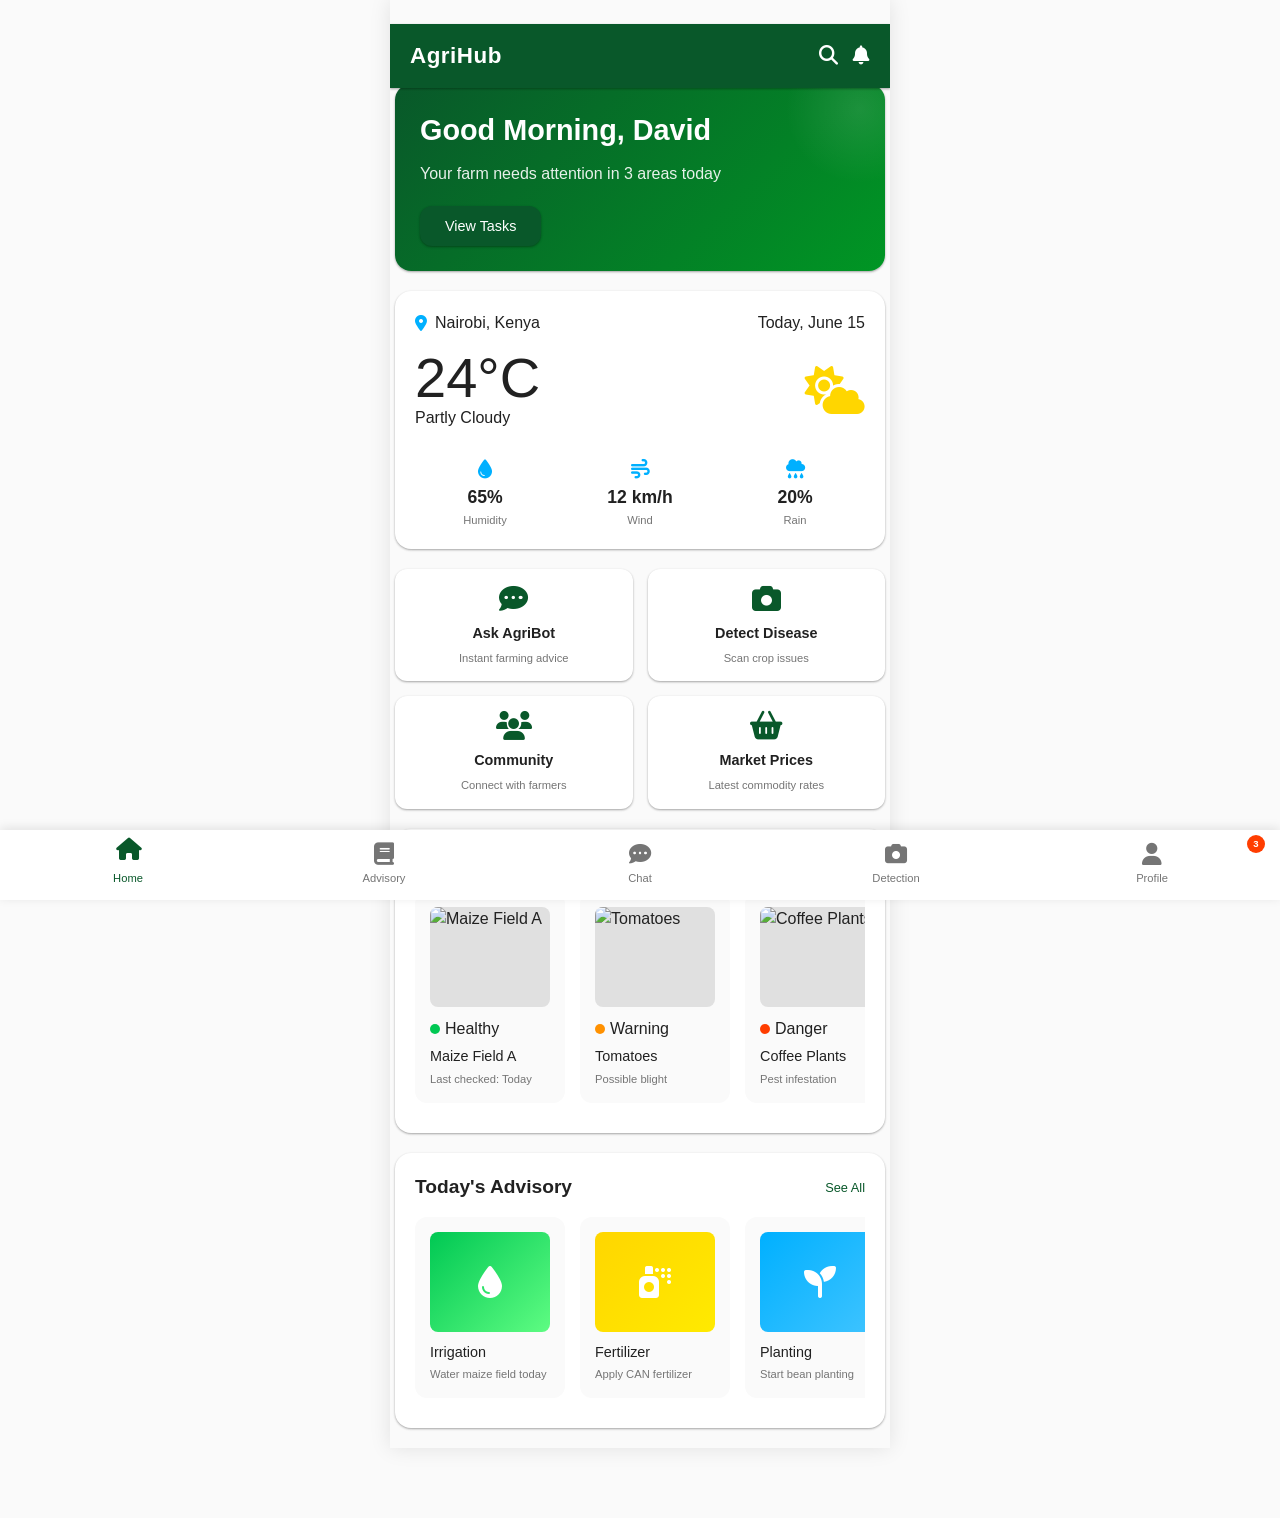
==== index.html @ c4903758 "Html" ====
<!DOCTYPE html>
<html lang="en">
<head>
    <meta charset="UTF-8">
    <meta name="viewport" content="width=device-width, initial-scale=1.0">
    <title>AgriHub Ultra</title>
    <link rel="stylesheet" href="https://cdnjs.cloudflare.com/ajax/libs/font-awesome/6.4.0/css/all.min.css">
    <style>
        /* Modern Color Scheme */
        :root {
            /* Light Mode */
            --primary: #09582a; /* Vibrant green */
            --primary-dark: #009624;
            --primary-light: #0e5b20;
            --secondary: #00B0FF; /* Bright blue */
            --accent: #FFD600; /* Golden yellow */
            --text: #212121;
            --text-secondary: #757575;
            --background: #FAFAFA;
            --surface: #FFFFFF;
            --error: #FF3D00;
            --success: #00C853;
            --warning: #FF9100;
            --divider: #E0E0E0;
            --shadow: 0 1px 3px rgba(0,0,0,0.12), 0 1px 2px rgba(0,0,0,0.24);
            --shadow-hover: 0 14px 28px rgba(0,0,0,0.12), 0 10px 10px rgba(0,0,0,0.10);
            --card-radius: 16px;
            --element-radius: 12px;
            --nav-height: 70px;
            --status-bar-height: 24px;
            --safe-area-top: env(safe-area-inset-top, 0px);
            --safe-area-bottom: env(safe-area-inset-bottom, 0px);
        }



        * {
            margin: 0;
            padding: 0;
            box-sizing: border-box;
            -webkit-tap-highlight-color: transparent;
        }

        html {
            font-size: 16px;
            scroll-behavior: smooth;
            -webkit-text-size-adjust: 100%;
        }

        body {
            font-family: -apple-system, BlinkMacSystemFont, 'Segoe UI', Roboto, Oxygen, Ubuntu, Cantarell, 'Open Sans', 'Helvetica Neue', sans-serif;
            background-color: var(--background);
            color: var(--text);
            line-height: 1.5;
            overscroll-behavior-y: contain;
            padding-bottom: calc(var(--nav-height) + var(--safe-area-bottom));
            min-height: 100vh;
        }

        /* App Container */
        .app-container {
            max-width: 500px;
            margin: 0 auto;
            position: relative;
            background-color: var(--background);
            min-height: 100vh;
            box-shadow: 0 0 20px rgba(0,0,0,0.1);
            overflow-x: hidden;
        }

        /* Header */
        .app-header {
            position: sticky;
            top: var(--status-bar-height);
            left: 0;
            width: 100%;
            background-color: var(--primary);
            color: white;
            padding: 15px 20px;
            z-index: 900;
            display: flex;
            justify-content: space-between;
            align-items: center;
            box-shadow: var(--shadow);
        }

        .header-title {
            font-size: 1.4rem;
            font-weight: 600;
            letter-spacing: 0.5px;
        }

        .header-actions {
            display: flex;
            gap: 15px;
        }

        .header-icon {
            font-size: 1.2rem;
            cursor: pointer;
        }

        /* Bottom Navigation */
        .bottom-nav {
            position: fixed;
            bottom: 0;
            left: 0;
            width: 100%;
            height: var(--nav-height);
            background-color: var(--surface);
            display: flex;
            justify-content: space-around;
            align-items: center;
            padding-bottom: var(--safe-area-bottom);
            box-shadow: 0 -2px 10px rgba(0,0,0,0.1);
            z-index: 800;
        }

        .nav-item {
            display: flex;
            flex-direction: column;
            align-items: center;
            justify-content: center;
            text-decoration: none;
            color: var(--text-secondary);
            font-size: 0.7rem;
            flex: 1;
            height: 100%;
            transition: all 0.2s ease;
        }

        .nav-item i {
            font-size: 1.4rem;
            margin-bottom: 4px;
            transition: all 0.2s ease;
        }

        .nav-item.active {
            color: var(--primary);
        }

        .nav-item.active i {
            transform: translateY(-5px);
        }

        .nav-item-badge {
            position: absolute;
            top: 5px;
            right: 15px;
            background-color: var(--error);
            color: white;
            border-radius: 50%;
            width: 18px;
            height: 18px;
            display: flex;
            align-items: center;
            justify-content: center;
            font-size: 0.6rem;
            font-weight: bold;
        }

        /* Page System */
        .page {
            padding:0 5px;
            display: none;
            animation: fadeIn 0.3s ease-out;
        }

        .page.active {
            display: block;
        }

        @keyframes fadeIn {
            from { opacity: 0; transform: translateY(10px); }
            to { opacity: 1; transform: translateY(0); }
        }

        /* Home Page - Stunning Design */
        #home {
            padding-top: 20px;
        }

        .welcome-card {
            padding: 70px;
            background: linear-gradient(135deg, var(--primary), var(--primary-dark));
            color: white;
            border-radius: var(--card-radius);
            padding: 25px;
            margin-bottom: 20px;
            box-shadow: var(--shadow);
            position: relative;
            overflow: hidden;
        }

        .welcome-card::before {
            content: '';
            position: absolute;
            top: -50px;
            right: -50px;
            width: 150px;
            height: 150px;
            background: radial-gradient(circle, rgba(255,255,255,0.1) 0%, rgba(255,255,255,0) 70%);
            border-radius: 50%;
        }

        .welcome-card h2 {
            font-size: 1.8rem;
            margin-bottom: 10px;
            font-weight: 600;
        }

        .welcome-card p {
            opacity: 0.9;
            margin-bottom: 20px;
        }

        .weather-widget {
            background-color: var(--surface);
            border-radius: var(--card-radius);
            padding: 20px;
            margin-bottom: 20px;
            box-shadow: var(--shadow);
            display: flex;
            flex-direction: column;
        }

        .weather-header {
            display: flex;
            justify-content: space-between;
            align-items: center;
            margin-bottom: 15px;
        }

        .weather-location {
            display: flex;
            align-items: center;
            gap: 8px;
        }

        .weather-location i {
            color: var(--secondary);
        }

        .weather-current {
            display: flex;
            align-items: center;
            justify-content: space-between;
            margin-bottom: 15px;
        }

        .weather-temp {
            font-size: 3.5rem;
            font-weight: 300;
            line-height: 1;
        }

        .weather-icon {
            font-size: 3rem;
            color: var(--accent);
        }

        .weather-details {
            display: grid;
            grid-template-columns: repeat(3, 1fr);
            gap: 15px;
            margin-top: 15px;
        }

        .weather-detail {
            display: flex;
            flex-direction: column;
            align-items: center;
        }

        .weather-detail i {
            font-size: 1.2rem;
            margin-bottom: 5px;
            color: var(--secondary);
        }

        .weather-detail-value {
            font-weight: 600;
            font-size: 1.1rem;
        }

        .weather-detail-label {
            font-size: 0.7rem;
            color: var(--text-secondary);
            margin-top: 2px;
        }

        .quick-actions {
            display: grid;
            grid-template-columns: repeat(2, 1fr);
            gap: 15px;
            margin-bottom: 20px;
        }

        .quick-action {
            background-color: var(--surface);
            border-radius: var(--element-radius);
            padding: 15px;
            display: flex;
            flex-direction: column;
            align-items: center;
            justify-content: center;
            text-align: center;
            box-shadow: var(--shadow);
            transition: all 0.2s ease;
        }

        .quick-action:active {
            transform: scale(0.98);
            box-shadow: 0 2px 5px rgba(0,0,0,0.1);
        }

        .quick-action i {
            font-size: 1.8rem;
            margin-bottom: 10px;
            color: var(--primary);
        }

        .quick-action h3 {
            font-size: 0.9rem;
            margin-bottom: 5px;
        }

        .quick-action p {
            font-size: 0.7rem;
            color: var(--text-secondary);
        }

        .crop-health {
            background-color: var(--surface);
            border-radius: var(--card-radius);
            padding: 20px;
            margin-bottom: 20px;
            box-shadow: var(--shadow);
        }

        .section-header {
            display: flex;
            justify-content: space-between;
            align-items: center;
            margin-bottom: 15px;
        }

        .section-title {
            font-size: 1.2rem;
            font-weight: 600;
        }

        .see-all {
            font-size: 0.8rem;
            color: var(--primary);
            text-decoration: none;
        }

        .health-cards {
            display: flex;
            gap: 15px;
            overflow-x: auto;
            padding-bottom: 10px;
            scrollbar-width: none; /* Firefox */
        }

        .health-cards::-webkit-scrollbar {
            display: none; /* Chrome/Safari */
        }

        .health-card {
            min-width: 150px;
            background-color: var(--background);
            border-radius: var(--element-radius);
            padding: 15px;
            display: flex;
            flex-direction: column;
        }

        .health-card-image {
            width: 100%;
            height: 100px;
            background-color: var(--divider);
            border-radius: 8px;
            margin-bottom: 10px;
            overflow: hidden;
        }

        .health-card-image img {
            width: 100%;
            height: 100%;
            object-fit: cover;
        }

        .health-card-status {
            display: flex;
            align-items: center;
            margin-bottom: 5px;
        }

        .status-indicator {
            width: 10px;
            height: 10px;
            border-radius: 50%;
            margin-right: 5px;
        }

        .status-indicator.healthy {
            background-color: var(--success);
        }

        .status-indicator.warning {
            background-color: var(--warning);
        }

        .status-indicator.danger {
            background-color: var(--error);
        }

        .health-card-title {
            font-size: 0.9rem;
            font-weight: 500;
            margin-bottom: 3px;
        }

        .health-card-desc {
            font-size: 0.7rem;
            color: var(--text-secondary);
        }

        /* Advisory Page */
        .advisory-tabs {
            display: flex;
            border-bottom: 1px solid var(--divider);
            margin-bottom: 20px;
        }

        .advisory-tab {
            padding: 10px 15px;
            font-size: 0.9rem;
            color: var(--text-secondary);
            border-bottom: 2px solid transparent;
            cursor: pointer;
        }

        .advisory-tab.active {
            color: var(--primary);
            border-bottom-color: var(--primary);
            font-weight: 500;
        }

        .search-bar {
            display: flex;
            background-color: var(--surface);
            border-radius: var(--element-radius);
            padding: 10px 15px;
            margin-bottom: 20px;
            box-shadow: var(--shadow);
        }

        .search-bar i {
            color: var(--text-secondary);
            margin-right: 10px;
        }

        .search-bar input {
            flex: 1;
            border: none;
            background: transparent;
            color: var(--text);
            font-size: 0.9rem;
        }

        .search-bar input::placeholder {
            color: var(--text-secondary);
        }

        .topic-cards {
            display: grid;
            grid-template-columns: repeat(2, 1fr);
            gap: 15px;
            margin-bottom: 20px;
        }

        .topic-card {
            background-color: var(--surface);
            border-radius: var(--element-radius);
            padding: 15px;
            box-shadow: var(--shadow);
            transition: all 0.2s ease;
        }

        .topic-card:active {
            transform: scale(0.98);
        }

        .topic-card i {
            font-size: 1.5rem;
            color: var(--primary);
            margin-bottom: 10px;
        }

        .topic-card h3 {
            font-size: 0.9rem;
            margin-bottom: 5px;
        }

        .topic-card p {
            font-size: 0.7rem;
            color: var(--text-secondary);
        }

        /* Chat Page - iPhone Messages Style */
        .chat-container {
            display: flex;
            flex-direction: column;
            height: calc(100vh - var(--nav-height) - var(--status-bar-height) - 60px);
            padding-bottom: 20px;
        }

        .chat-header {
            display: flex;
            align-items: center;
            padding: 15px 0;
            margin-bottom: 10px;
            border-bottom: 1px solid var(--divider);
        }

        .chat-back {
            margin-right: 15px;
            font-size: 1.2rem;
            color: var(--primary);
        }

        .chat-partner {
            display: flex;
            align-items: center;
            flex: 1;
        }

        .chat-avatar {
            width: 40px;
            height: 40px;
            border-radius: 50%;
            background-color: var(--primary);
            color: white;
            display: flex;
            align-items: center;
            justify-content: center;
            font-weight: bold;
            margin-right: 10px;
        }

        .chat-name {
            font-weight: 500;
        }

        .chat-status {
            font-size: 0.7rem;
            color: var(--text-secondary);
            margin-top: 2px;
        }

        .chat-messages {
            flex: 1;
            overflow-y: auto;
            padding: 10px 0;
            scrollbar-width: none;
        }

        .chat-messages::-webkit-scrollbar {
            display: none;
        }

        .message {
            display: flex;
            margin-bottom: 15px;
            animation: fadeIn 0.2s ease-out;
        }

        .message.received {
            justify-content: flex-start;
        }

        .message.sent {
            justify-content: flex-end;
        }

        .message-bubble {
            max-width: 75%;
            padding: 12px 15px;
            border-radius: 18px;
            line-height: 1.4;
            position: relative;
            word-wrap: break-word;
        }

        .message.received .message-bubble {
            background-color: var(--surface);
            border-bottom-left-radius: 4px;
            color: var(--text);
        }

        .message.sent .message-bubble {
            background-color: var(--primary);
            border-bottom-right-radius: 4px;
            color: white;
        }

        .message-time {
            font-size: 0.7rem;
            color: var(--text-secondary);
            margin-top: 5px;
            text-align: right;
        }

        .message.sent .message-time {
            color: rgba(255,255,255,0.7);
        }

        .chat-input-container {
            display: flex;
            align-items: center;
            background-color: var(--surface);
            border-radius: 20px;
            padding: 8px 15px;
            margin-top: 10px;
            box-shadow: var(--shadow);
        }

        .chat-input {
            flex: 1;
            border: none;
            background: transparent;
            color: var(--text);
            font-size: 0.9rem;
            padding: 8px 0;
            max-height: 120px;
            resize: none;
        }

        .chat-input::placeholder {
            color: var(--text-secondary);
        }

        .chat-send {
            margin-left: 10px;
            color: var(--primary);
            font-size: 1.2rem;
            cursor: pointer;
        }

        .chat-options {
            display: flex;
            justify-content: space-between;
            margin-top: 15px;
        }

        .chat-option {
            display: flex;
            align-items: center;
            color: var(--text-secondary);
            font-size: 0.8rem;
        }

        .chat-option i {
            margin-right: 5px;
        }

        /* Detection Page */
        .detection-container {
            display: flex;
            flex-direction: column;
            align-items: center;
            padding: 20px 0;
        }

        .upload-container {
            width: 100%;
            max-width: 400px;
            margin-bottom: 30px;
        }

        .upload-card {
            background-color: var(--surface);
            border-radius: var(--card-radius);
            padding: 25px;
            box-shadow: var(--shadow);
            text-align: center;
        }

        .upload-icon {
            font-size: 3rem;
            color: var(--primary);
            margin-bottom: 15px;
        }

        .upload-title {
            font-size: 1.2rem;
            margin-bottom: 10px;
        }

        .upload-desc {
            color: var(--text-secondary);
            margin-bottom: 20px;
            font-size: 0.9rem;
        }

        .upload-btn {
            background-color: var(--primary);
            color: white;
            border: none;
            border-radius: var(--element-radius);
            padding: 12px 25px;
            font-size: 0.9rem;
            font-weight: 500;
            cursor: pointer;
            transition: all 0.2s ease;
            box-shadow: var(--shadow);
        }

        .upload-btn:active {
            transform: scale(0.98);
            background-color: var(--primary-dark);
        }

        .preview-container {
            width: 100%;
            margin-top: 20px;
            display: none;
        }

        .preview-image {
            width: 100%;
            max-height: 300px;
            border-radius: var(--element-radius);
            object-fit: cover;
            box-shadow: var(--shadow);
        }

        .analyze-btn {
            margin-top: 20px;
            width: 100%;
        }

        .result-container {
            width: 100%;
            max-width: 400px;
            display: none;
        }

        .result-card {
            background-color: var(--surface);
            border-radius: var(--card-radius);
            padding: 20px;
            box-shadow: var(--shadow);
        }

        .result-header {
            display: flex;
            align-items: center;
            margin-bottom: 15px;
        }

        .result-icon {
            font-size: 1.5rem;
            color: var(--primary);
            margin-right: 10px;
        }

        .result-title {
            font-size: 1.1rem;
            font-weight: 500;
        }

        .result-item {
            margin-bottom: 15px;
            padding-bottom: 15px;
            border-bottom: 1px solid var(--divider);
        }

        .result-item:last-child {
            border-bottom: none;
            margin-bottom: 0;
            padding-bottom: 0;
        }

        .result-label {
            font-size: 0.8rem;
            color: var(--text-secondary);
            margin-bottom: 5px;
        }

        .result-value {
            font-size: 0.9rem;
        }

        .result-treatment {
            background-color: rgba(0, 200, 83, 0.1);
            border-left: 3px solid var(--success);
            padding: 10px;
            border-radius: 0 var(--element-radius) var(--element-radius) 0;
            margin-top: 10px;
        }

        .result-treatment p {
            font-size: 0.8rem;
            margin-bottom: 5px;
        }

        /* Profile Page */
        .profile-header {
            display: flex;
            flex-direction: column;
            align-items: center;
            margin-bottom: 30px;
        }

        .profile-avatar {
            width: 100px;
            height: 100px;
            border-radius: 50%;
            background-color: var(--primary);
            color: white;
            display: flex;
            align-items: center;
            justify-content: center;
            font-size: 2.5rem;
            font-weight: bold;
            margin-bottom: 15px;
            box-shadow: var(--shadow);
        }

        .profile-name {
            font-size: 1.3rem;
            font-weight: 500;
            margin-bottom: 5px;
        }

        .profile-location {
            display: flex;
            align-items: center;
            color: var(--text-secondary);
            font-size: 0.9rem;
        }

        .profile-location i {
            margin-right: 5px;
        }

        .profile-stats {
            display: grid;
            grid-template-columns: repeat(3, 1fr);
            gap: 15px;
            margin-bottom: 30px;
        }

        .profile-stat {
            background-color: var(--surface);
            border-radius: var(--element-radius);
            padding: 15px;
            text-align: center;
            box-shadow: var(--shadow);
        }

        .profile-stat-value {
            font-size: 1.3rem;
            font-weight: 600;
            color: var(--primary);
            margin-bottom: 5px;
        }

        .profile-stat-label {
            font-size: 0.7rem;
            color: var(--text-secondary);
        }

        .profile-section {
            background-color: var(--surface);
            border-radius: var(--card-radius);
            padding: 20px;
            margin-bottom: 20px;
            box-shadow: var(--shadow);
        }

        .profile-section-title {
            font-size: 1.1rem;
            font-weight: 500;
            margin-bottom: 15px;
            display: flex;
            align-items: center;
        }

        .profile-section-title i {
            margin-right: 10px;
            color: var(--primary);
        }

        .profile-item {
            display: flex;
            justify-content: space-between;
            padding: 12px 0;
            border-bottom: 1px solid var(--divider);
        }

        .profile-item:last-child {
            border-bottom: none;
        }

        .profile-item-label {
            color: var(--text-secondary);
            font-size: 0.9rem;
        }

        .profile-item-value {
            font-size: 0.9rem;
            font-weight: 500;
        }

        .dark-mode-toggle {
            display: flex;
            align-items: center;
            justify-content: space-between;
        }

        .toggle-switch {
            position: relative;
            display: inline-block;
            width: 50px;
            height: 24px;
        }

        .toggle-switch input {
            opacity: 0;
            width: 0;
            height: 0;
        }

        .toggle-slider {
            position: absolute;
            cursor: pointer;
            top: 0;
            left: 0;
            right: 0;
            bottom: 0;
            background-color: #ccc;
            transition: .4s;
            border-radius: 24px;
        }

        .toggle-slider:before {
            position: absolute;
            content: "";
            height: 16px;
            width: 16px;
            left: 4px;
            bottom: 4px;
            background-color: white;
            transition: .4s;
            border-radius: 50%;
        }

        input:checked + .toggle-slider {
            background-color: var(--primary);
        }

        input:checked + .toggle-slider:before {
            transform: translateX(26px);
        }

        /* Animations */
        @keyframes pulse {
            0% { transform: scale(1); }
            50% { transform: scale(1.05); }
            100% { transform: scale(1); }
        }

        .pulse {
            animation: pulse 2s infinite;
        }

        @keyframes float {
            0% { transform: translateY(0px); }
            50% { transform: translateY(-10px); }
            100% { transform: translateY(0px); }
        }

        .float {
            animation: float 3s ease-in-out infinite;
        }

        /* Responsive Adjustments */
        @media (max-width: 400px) {
            .topic-cards {
                grid-template-columns: 1fr;
            }
            
            .quick-actions {
                grid-template-columns: 1fr;
            }
        }
    </style>
</head>
<body>
    <!-- App Container -->
    <div class="app-container">
        <!-- Header - Changes with page -->
        <header class="app-header" id="appHeader">
            <div class="header-title" id="headerTitle">AgriHub</div>
            <div class="header-actions">
                <i class="fas fa-search header-icon" id="searchBtn"></i>
                <i class="fas fa-bell header-icon" id="notifBtn"></i>
            </div>
        </header>

        <!-- Main Content Pages -->
        <main>
            <!-- Home Page -->
            <div class="page active" id="home">
                <div class="welcome-card">
                    <h2>Good Morning, David</h2>
                    <p>Your farm needs attention in 3 areas today</p>
                    <button class="upload-btn" style="align-self: flex-start;">View Tasks</button>
                </div>

                <div class="weather-widget">
                    <div class="weather-header">
                        <div class="weather-location">
                            <i class="fas fa-map-marker-alt"></i>
                            <span>Nairobi, Kenya</span>
                        </div>
                        <div class="weather-date">Today, June 15</div>
                    </div>
                    <div class="weather-current">
                        <div>
                            <div class="weather-temp">24°C</div>
                            <div>Partly Cloudy</div>
                        </div>
                        <i class="fas fa-cloud-sun weather-icon float"></i>
                    </div>
                    <div class="weather-details">
                        <div class="weather-detail">
                            <i class="fas fa-tint"></i>
                            <div class="weather-detail-value">65%</div>
                            <div class="weather-detail-label">Humidity</div>
                        </div>
                        <div class="weather-detail">
                            <i class="fas fa-wind"></i>
                            <div class="weather-detail-value">12 km/h</div>
                            <div class="weather-detail-label">Wind</div>
                        </div>
                        <div class="weather-detail">
                            <i class="fas fa-cloud-rain"></i>
                            <div class="weather-detail-value">20%</div>
                            <div class="weather-detail-label">Rain</div>
                        </div>
                    </div>
                </div>

                <div class="quick-actions">
                    <div class="quick-action" id="quickChat">
                        <i class="fas fa-comment-dots"></i>
                        <h3>Ask AgriBot</h3>
                        <p>Instant farming advice</p>
                    </div>
                    <div class="quick-action" id="quickDetect">
                        <i class="fas fa-camera"></i>
                        <h3>Detect Disease</h3>
                        <p>Scan crop issues</p>
                    </div>
                    <div class="quick-action" id="quickCommunity">
                        <i class="fas fa-users"></i>
                        <h3>Community</h3>
                        <p>Connect with farmers</p>
                    </div>
                    <div class="quick-action" id="quickMarket">
                        <i class="fas fa-shopping-basket"></i>
                        <h3>Market Prices</h3>
                        <p>Latest commodity rates</p>
                    </div>
                </div>

                <div class="crop-health">
                    <div class="section-header">
                        <h3 class="section-title">Crop Health</h3>
                        <a href="#" class="see-all">See All</a>
                    </div>
                    <div class="health-cards">
                        <div class="health-card">
                            <div class="health-card-image">
                                <img src="https://images.unsplash.com/photo-1594282416549-65cc3075533d?ixlib=rb-4.0.3" alt="Maize field">
                            </div>
                            <div class="health-card-status">
                                <div class="status-indicator healthy"></div>
                                <span>Healthy</span>
                            </div>
                            <h4 class="health-card-title">Maize Field A</h4>
                            <p class="health-card-desc">Last checked: Today</p>
                        </div>
                        <div class="health-card">
                            <div class="health-card-image">
                                <img src="https://images.unsplash.com/photo-1518977676601-b53f82aba655?ixlib=rb-4.0.3" alt="Tomato plants">
                            </div>
                            <div class="health-card-status">
                                <div class="status-indicator warning"></div>
                                <span>Needs Attention</span>
                            </div>
                            <h4 class="health-card-title">Tomatoes</h4>
                            <p class="health-card-desc">Possible blight</p>
                        </div>
                        <div class="health-card">
                            <div class="health-card-image">
                                <img src="https://images.unsplash.com/photo-1586771107445-d3ca888129ce?ixlib=rb-4.0.3" alt="Coffee plants">
                            </div>
                            <div class="health-card-status">
                                <div class="status-indicator danger"></div>
                                <span>Critical</span>
                            </div>
                            <h4 class="health-card-title">Coffee Plants</h4>
                            <p class="health-card-desc">Pest infestation</p>
                        </div>
                    </div>
                </div>

                <div class="crop-health">
                    <div class="section-header">
                        <h3 class="section-title">Today's Advisory</h3>
                        <a href="#" class="see-all">See All</a>
                    </div>
                    <div class="health-cards">
                        <div class="health-card">
                            <div class="health-card-image" style="background: linear-gradient(135deg, #00C853, #5EFC82); display: flex; align-items: center; justify-content: center;">
                                <i class="fas fa-tint" style="font-size: 2rem; color: white;"></i>
                            </div>
                            <h4 class="health-card-title">Irrigation</h4>
                            <p class="health-card-desc">Water maize field today</p>
                        </div>
                        <div class="health-card">
                            <div class="health-card-image" style="background: linear-gradient(135deg, #FFD600, #FFEA00); display: flex; align-items: center; justify-content: center;">
                                <i class="fas fa-spray-can" style="font-size: 2rem; color: white;"></i>
                            </div>
                            <h4 class="health-card-title">Fertilizer</h4>
                            <p class="health-card-desc">Apply CAN fertilizer</p>
                        </div>
                        <div class="health-card">
                            <div class="health-card-image" style="background: linear-gradient(135deg, #00B0FF, #40C4FF); display: flex; align-items: center; justify-content: center;">
                                <i class="fas fa-seedling" style="font-size: 2rem; color: white;"></i>
                            </div>
                            <h4 class="health-card-title">Planting</h4>
                            <p class="health-card-desc">Start bean planting</p>
                        </div>
                    </div>
                </div>
            </div>

            <!-- Advisory Page -->
            <div class="page" id="advisory">
                <div class="advisory-tabs">
                    <div class="advisory-tab active" data-tab="topics">Topics</div>
                    <div class="advisory-tab" data-tab="ask">Ask Expert</div>
                    <div class="advisory-tab" data-tab="history">History</div>
                </div>

                <div class="search-bar">
                    <i class="fas fa-search"></i>
                    <input type="text" placeholder="Search farming topics...">
                </div>

                <h3 class="section-title">Popular Topics</h3>
                <div class="topic-cards">
                    <div class="topic-card" data-topic="pest-control">
                        <i class="fas fa-bug"></i>
                        <h3>Pest Control</h3>
                        <p>Identify and manage crop pests</p>
                    </div>
                    <div class="topic-card" data-topic="fertilization">
                        <i class="fas fa-flask"></i>
                        <h3>Fertilization</h3>
                        <p>Optimal fertilizer use</p>
                    </div>
                    <div class="topic-card" data-topic="irrigation">
                        <i class="fas fa-tint"></i>
                        <h3>Irrigation</h3>
                        <p>Water management guide</p>
                    </div>
                    <div class="topic-card" data-topic="harvesting">
                        <i class="fas fa-sickle"></i>
                        <h3>Harvesting</h3>
                        <p>Best practices and timing</p>
                    </div>
                </div>

                <h3 class="section-title" style="margin-top: 20px;">Seasonal Advice</h3>
                <div class="topic-cards">
                    <div class="topic-card" data-topic="rainy-season">
                        <i class="fas fa-cloud-rain"></i>
                        <h3>Rainy Season</h3>
                        <p>Preparing for long rains</p>
                    </div>
                    <div class="topic-card" data-topic="drought">
                        <i class="fas fa-sun"></i>
                        <h3>Drought Prep</h3>
                        <p>Water conservation tips</p>
                    </div>
                </div>
            </div>

            <!-- Chat Page -->
            <div class="page" id="chat">
                <div class="chat-container">
                    <div class="chat-header">
                        <i class="fas fa-arrow-left chat-back" id="chatBack"></i>
                        <div class="chat-partner">
                            <div class="chat-avatar">AB</div>
                            <div>
                                <div class="chat-name">AgriBot</div>
                                <div class="chat-status">Online</div>
                            </div>
                        </div>
                    </div>

                    <div class="chat-messages" id="chatMessages">
                        <div class="message received">
                            <div class="message-bubble">
                                Hello David! I'm your farming assistant. How can I help you today?
                                <div class="message-time">10:02 AM</div>
                            </div>
                        </div>
                        <div class="message sent">
                            <div class="message-bubble">
                                Hi! My maize leaves have yellow spots. What could be wrong?
                                <div class="message-time">10:03 AM</div>
                            </div>
                        </div>
                        <div class="message received">
                            <div class="message-bubble">
                                Yellow spots on maize could indicate several issues. The most common are:
                                1. Nitrogen deficiency (uniform yellowing)
                                2. Maize streak virus (streaky yellow patterns)
                                3. Rust fungus (small yellow spots turning brown)
                                Could you send a photo for more accurate diagnosis?
                                <div class="message-time">10:04 AM</div>
                            </div>
                        </div>
                        <div class="message sent">
                            <div class="message-bubble">
                                <img src="https://images.unsplash.com/photo-1592210454359-9043f067919b?ixlib=rb-4.0.3" style="width:100%; border-radius:10px; margin-bottom:5px;">
                                Here's a photo of the affected leaves
                                <div class="message-time">10:05 AM</div>
                            </div>
                        </div>
                        <div class="message received">
                            <div class="message-bubble">
                                Based on the photo, this appears to be Northern Corn Leaf Blight (fungal disease). Recommended treatment:
                                1. Apply fungicide containing chlorothalonil
                                2. Remove severely affected leaves
                                3. Improve air circulation
                                4. Avoid overhead irrigation
                                Would you like detailed treatment instructions?
                                <div class="message-time">10:07 AM</div>
                            </div>
                        </div>
                    </div>

                    <div class="chat-input-container">
                        <i class="fas fa-camera" style="margin-right:10px; color:var(--primary);"></i>
                        <textarea class="chat-input" placeholder="Type your message..." rows="1"></textarea>
                        <i class="fas fa-paper-plane chat-send" id="sendMessage"></i>
                    </div>

                    <div class="chat-options">
                        <div class="chat-option">
                            <i class="fas fa-robot"></i>
                            <span>Switch to Human Expert</span>
                        </div>
                        <div class="chat-option">
                            <i class="fas fa-ellipsis-h"></i>
                            <span>More Options</span>
                        </div>
                    </div>
                </div>
            </div>

            <!-- Detection Page -->
            <div class="page" id="detection">
                <div class="detection-container">
                    <div class="upload-container">
                        <div class="upload-card">
                            <i class="fas fa-leaf upload-icon pulse"></i>
                            <h2 class="upload-title">Crop Health Scanner</h2>
                            <p class="upload-desc">Take or upload a photo of your crop to detect diseases, pests, and nutrient deficiencies with 95% accuracy</p>
                            <button class="upload-btn" id="uploadBtn">
                                <i class="fas fa-camera"></i> Take Photo
                            </button>
                            <input type="file" id="fileInput" accept="image/*" style="display:none;">
                        </div>

                        <div class="preview-container" id="previewContainer">
                            <img id="previewImage" class="preview-image" src="" alt="Preview">
                            <button class="upload-btn analyze-btn" id="analyzeBtn">
                                <i class="fas fa-search"></i> Analyze Image
                            </button>
                        </div>
                    </div>

                    <div class="result-container" id="resultContainer">
                        <div class="result-card">
                            <div class="result-header">
                                <i class="fas fa-diagnoses result-icon"></i>
                                <h3 class="result-title">Analysis Results</h3>
                            </div>

                            <div class="result-item">
                                <div class="result-label">CROP TYPE</div>
                                <div class="result-value">Maize (Zea mays)</div>
                            </div>

                            <div class="result-item">
                                <div class="result-label">DETECTED ISSUE</div>
                                <div class="result-value">Northern Corn Leaf Blight</div>
                            </div>

                            <div class="result-item">
                                <div class="result-label">CONFIDENCE LEVEL</div>
                                <div class="result-value">93% Accuracy</div>
                            </div>

                            <div class="result-item">
                                <div class="result-label">TREATMENT PLAN</div>
                                <div class="result-treatment">
                                    <p>1. Apply fungicide containing chlorothalonil or mancozeb</p>
                                    <p>2. Remove and destroy severely infected leaves</p>
                                    <p>3. Rotate crops next season (avoid continuous maize)</p>
                                    <p>4. Use resistant varieties in future plantings</p>
                                </div>
                            </div>

                            <button class="upload-btn" style="width:100%; margin-top:15px;">
                                <i class="fas fa-comment-medical"></i> Chat with Expert
                            </button>
                        </div>
                    </div>
                </div>
            </div>

            <!-- Profile Page -->
            <div class="page" id="profile">
                <div class="profile-header">
                    <div class="profile-avatar">DU</div>
                    <h2 class="profile-name">David Waweru</h3>
                    <div class="profile-location">
                        <i class="fas fa-map-marker-alt"></i>
                        <span>Nairobi, Kenya</span>
                    </div>
                </div>

                <div class="profile-stats">
                    <div class="profile-stat">
                        <div class="profile-stat-value">5</div>
                        <div class="profile-stat-label">Crops</div>
                    </div>
                    <div class="profile-stat">
                        <div class="profile-stat-value">12</div>
                        <div class="profile-stat-label">Acres</div>
                    </div>
                    <div class="profile-stat">
                        <div class="profile-stat-value">3</div>
                        <div class="profile-stat-label">Livestock</div>
                    </div>
                </div>

                <div class="profile-section">
                    <h3 class="profile-section-title"><i class="fas fa-user"></i> Personal Information</h3>
                    <div class="profile-item">
                        <span class="profile-item-label">Name</span>
                        <span class="profile-item-value">David Waweru</span>
                    </div>
                    <div class="profile-item">
                        <span class="profile-item-label">Location</span>
                        <span class="profile-item-value">Nairobi, Kenya</span>
                    </div>
                    <div class="profile-item">
                        <span class="profile-item-label">Phone</span>
                        <span class="profile-item-value">+254 712 345 678</span>
                    </div>
                    <div class="profile-item">
                        <span class="profile-item-label">Email</span>
                        <span class="profile-item-value">david@farm.co.ke</span>
                    </div>
                </div>

                <div class="profile-section">
                    <h3 class="profile-section-title"><i class="fas fa-tractor"></i> Farm Details</h3>
                    <div class="profile-item">
                        <span class="profile-item-label">Farm Size</span>
                        <span class="profile-item-value">12 Acres</span>
                    </div>
                    <div class="profile-item">
                        <span class="profile-item-label">Main Crops</span>
                        <span class="profile-item-value">Maize, Beans, Coffee</span>
                    </div>
                    <div class="profile-item">
                        <span class="profile-item-label">Livestock</span>
                        <span class="profile-item-value">Dairy Cattle, Poultry</span>
                    </div>
                    <div class="profile-item">
                        <span class="profile-item-label">Farming Method</span>
                        <span class="profile-item-value">Mixed Farming</span>
                    </div>
                </div>

                <div class="profile-section">
                    <h3 class="profile-section-title"><i class="fas fa-cog"></i> Settings</h3>
                    <div class="profile-item dark-mode-toggle">
                        <span class="profile-item-label">Dark Mode</span>
                        <label class="toggle-switch">
                            <input type="checkbox" id="darkModeToggle">
                            <span class="toggle-slider"></span>
                        </label>
                    </div>
                    <div class="profile-item">
                        <span class="profile-item-label">Language</span>
                        <span class="profile-item-value">English</span>
                    </div>
                    <div class="profile-item">
                        <span class="profile-item-label">Notifications</span>
                        <span class="profile-item-value">Enabled</span>
                    </div>
                    <div class="profile-item">
                        <span class="profile-item-label">App Version</span>
                        <span class="profile-item-value">2.4.1</span>
                    </div>
                </div>

                <button class="upload-btn" style="width:100%; margin-top:20px; background-color:var(--error);">
                    <i class="fas fa-sign-out-alt"></i> Logout
                </button>
            </div>
        </main>

        <!-- Bottom Navigation -->
        <nav class="bottom-nav">
            <a href="#home" class="nav-item active" data-page="home">
                <i class="fas fa-home"></i>
                <span>Home</span>
            </a>
            <a href="#advisory" class="nav-item" data-page="advisory">
                <i class="fas fa-book"></i>
                <span>Advisory</span>
            </a>
            <a href="#chat" class="nav-item" data-page="chat">
                <i class="fas fa-comment-dots"></i>
                <span>Chat</span>
                <div class="nav-item-badge">3</div>
            </a>
            <a href="#detection" class="nav-item" data-page="detection">
                <i class="fas fa-camera"></i>
                <span>Detection</span>
            </a>
            <a href="#profile" class="nav-item" data-page="profile">
                <i class="fas fa-user"></i>
                <span>Profile</span>
            </a>
        </nav>
    </div>
    
    <script src="/agri.js"></script>

    <script>
        // Update time in status bar
        function updateTime() {
            const now = new Date();
            let hours = now.getHours();
            let minutes = now.getMinutes();
            const ampm = hours >= 12 ? 'PM' : 'AM';
            
            hours = hours % 12;
            hours = hours ? hours : 12;
            minutes = minutes < 10 ? '0' + minutes : minutes;
            
            document.getElementById('time').textContent = `${hours}:${minutes} ${ampm}`;
        }
        
        setInterval(updateTime, 1000);
        updateTime();

        // Page Navigation System
        const navItems = document.querySelectorAll('.nav-item');
        const pages = document.querySelectorAll('.page');
        
        navItems.forEach(item => {
            item.addEventListener('click', function(e) {
                e.preventDefault();
                
                // Update active nav item
                navItems.forEach(nav => nav.classList.remove('active'));
                this.classList.add('active');
                
                // Show selected page
                const pageId = this.getAttribute('data-page');
                pages.forEach(page => page.classList.remove('active'));
                document.getElementById(pageId).classList.add('active');
                
                // Update header title
                document.getElementById('headerTitle').textContent = 
                    this.querySelector('span').textContent;
                
                // Scroll to top
                window.scrollTo(0, 0);
            });
        });

        // Quick Actions
        document.getElementById('quickChat').addEventListener('click', function() {
            navItems.forEach(nav => nav.classList.remove('active'));
            document.querySelector('.nav-item[data-page="chat"]').classList.add('active');
            
            pages.forEach(page => page.classList.remove('active'));
            document.getElementById('chat').classList.add('active');
            
            document.getElementById('headerTitle').textContent = 'Chat';
            window.scrollTo(0, 0);
        });
        
        document.getElementById('quickDetect').addEventListener('click', function() {
            navItems.forEach(nav => nav.classList.remove('active'));
            document.querySelector('.nav-item[data-page="detection"]').classList.add('active');
            
            pages.forEach(page => page.classList.remove('active'));
            document.getElementById('detection').classList.add('active');
            
            document.getElementById('headerTitle').textContent = 'Detection';
            window.scrollTo(0, 0);
        });
        
        document.getElementById('quickCommunity').addEventListener('click', function() {
            // In a real app, this would navigate to community section
            alert('Community feature coming soon!');
        });

        // Chat Back Button
        document.getElementById('chatBack').addEventListener('click', function() {
            navItems.forEach(nav => nav.classList.remove('active'));
            document.querySelector('.nav-item[data-page="home"]').classList.add('active');
            
            pages.forEach(page => page.classList.remove('active'));
            document.getElementById('home').classList.add('active');
            
            document.getElementById('headerTitle').textContent = 'AgriHub';
            window.scrollTo(0, 0);
        });

        // Image Upload and Analysis
        const uploadBtn = document.getElementById('uploadBtn');
        const fileInput = document.getElementById('fileInput');
        const previewContainer = document.getElementById('previewContainer');
        const previewImage = document.getElementById('previewImage');
        const analyzeBtn = document.getElementById('analyzeBtn');
        const resultContainer = document.getElementById('resultContainer');
        
        uploadBtn.addEventListener('click', function() {
            fileInput.click();
        });
        
        fileInput.addEventListener('change', function(e) {
            if (e.target.files.length > 0) {
                const file = e.target.files[0];
                const reader = new FileReader();
                
                reader.onload = function(event) {
                    previewImage.src = event.target.result;
                    previewContainer.style.display = 'block';
                    analyzeBtn.disabled = false;
                };
                
                reader.readAsDataURL(file);
            }
        });
        
        analyzeBtn.addEventListener('click', function() {
            // Show loading state
            analyzeBtn.innerHTML = '<i class="fas fa-spinner fa-spin"></i> Analyzing...';
            analyzeBtn.disabled = true;
            
            // Simulate analysis delay
            setTimeout(function() {
                previewContainer.style.display = 'none';
                resultContainer.style.display = 'block';
                
                // Scroll to results
                resultContainer.scrollIntoView({ behavior: 'smooth' });
                
                // Reset analyze button
                analyzeBtn.innerHTML = '<i class="fas fa-search"></i> Analyze Image';
                analyzeBtn.disabled = false;
            }, 2000);
        });

        // Chat Message System
        const chatInput = document.querySelector('.chat-input');
        const sendMessageBtn = document.getElementById('sendMessage');
        const chatMessages = document.getElementById('chatMessages');
        
        sendMessageBtn.addEventListener('click', function() {
            const message = chatInput.value.trim();
            if (message) {
                // Add user message
                addMessage(message, 'sent');
                chatInput.value = '';
                
                // Simulate AI response after delay
                setTimeout(function() {
                    const responses = [
                        "I understand your concern about that farming issue. Based on my knowledge, here are some recommendations...",
                        "That's an interesting question! Many farmers face similar challenges. The best approach would be...",
                        "Thanks for sharing those details. For your specific situation, I would suggest...",
                        "Based on the information you've provided, here's what I recommend..."
                    ];
                    const randomResponse = responses[Math.floor(Math.random() * responses.length)];
                    addMessage(randomResponse, 'received');
                }, 1000);
            }
        });
        
        function addMessage(text, type) {
            const messageDiv = document.createElement('div');
            messageDiv.className = `message ${type}`;
            
            const now = new Date();
            const timeString = now.toLocaleTimeString([], { hour: '2-digit', minute: '2-digit' });
            
            messageDiv.innerHTML = `
                <div class="message-bubble">
                    ${text}
                    <div class="message-time">${timeString}</div>
                </div>
            `;
            
            chatMessages.appendChild(messageDiv);
            chatMessages.scrollTop = chatMessages.scrollHeight;
        }
        
        // Allow Enter key to send message (but Shift+Enter for new line)
        chatInput.addEventListener('keydown', function(e) {
            if (e.key === 'Enter' && !e.shiftKey) {
                e.preventDefault();
                sendMessageBtn.click();
            }
        });

        // Dark Mode Toggle
        const darkModeToggle = document.getElementById('darkModeToggle');
        
        darkModeToggle.addEventListener('change', function() {
            // In a real app, this would toggle between color schemes
            alert('Dark mode preference saved! (Full implementation would require CSS variable updates)');
        });

        // Advisory Tabs
        const advisoryTabs = document.querySelectorAll('.advisory-tab');
        
        advisoryTabs.forEach(tab => {
            tab.addEventListener('click', function() {
                advisoryTabs.forEach(t => t.classList.remove('active'));
                this.classList.add('active');
                
                // In a real app, this would load different content
                console.log(`Switched to ${this.textContent} tab`);
            });
        });

        // Topic Cards
        const topicCards = document.querySelectorAll('.topic-card');
        
        topicCards.forEach(card => {
            card.addEventListener('click', function() {
                const topic = this.getAttribute('data-topic');
                
                // In a real app, this would show topic details
                alert(`Loading information about ${topic.replace('-', ' ')}`);
            });
        });

        // Simulate weather data changes
        function updateWeatherData() {
            const tempElement = document.querySelector('.weather-temp');
            const currentTemp = parseInt(tempElement.textContent);
            const newTemp = currentTemp + (Math.random() > 0.5 ? 1 : -1);
            
            if (newTemp >= 22 && newTemp <= 28) {
                tempElement.textContent = `${newTemp}°C`;
            }
            
            // Randomly change weather icon
            const icons = ['sun', 'cloud', 'cloud-sun', 'cloud-rain'];
            const randomIcon = icons[Math.floor(Math.random() * icons.length)];
            document.querySelector('.weather-icon').className = `fas fa-${randomIcon} weather-icon float`;
        }
        
        setInterval(updateWeatherData, 30000);
    </script>
</body>
</html>
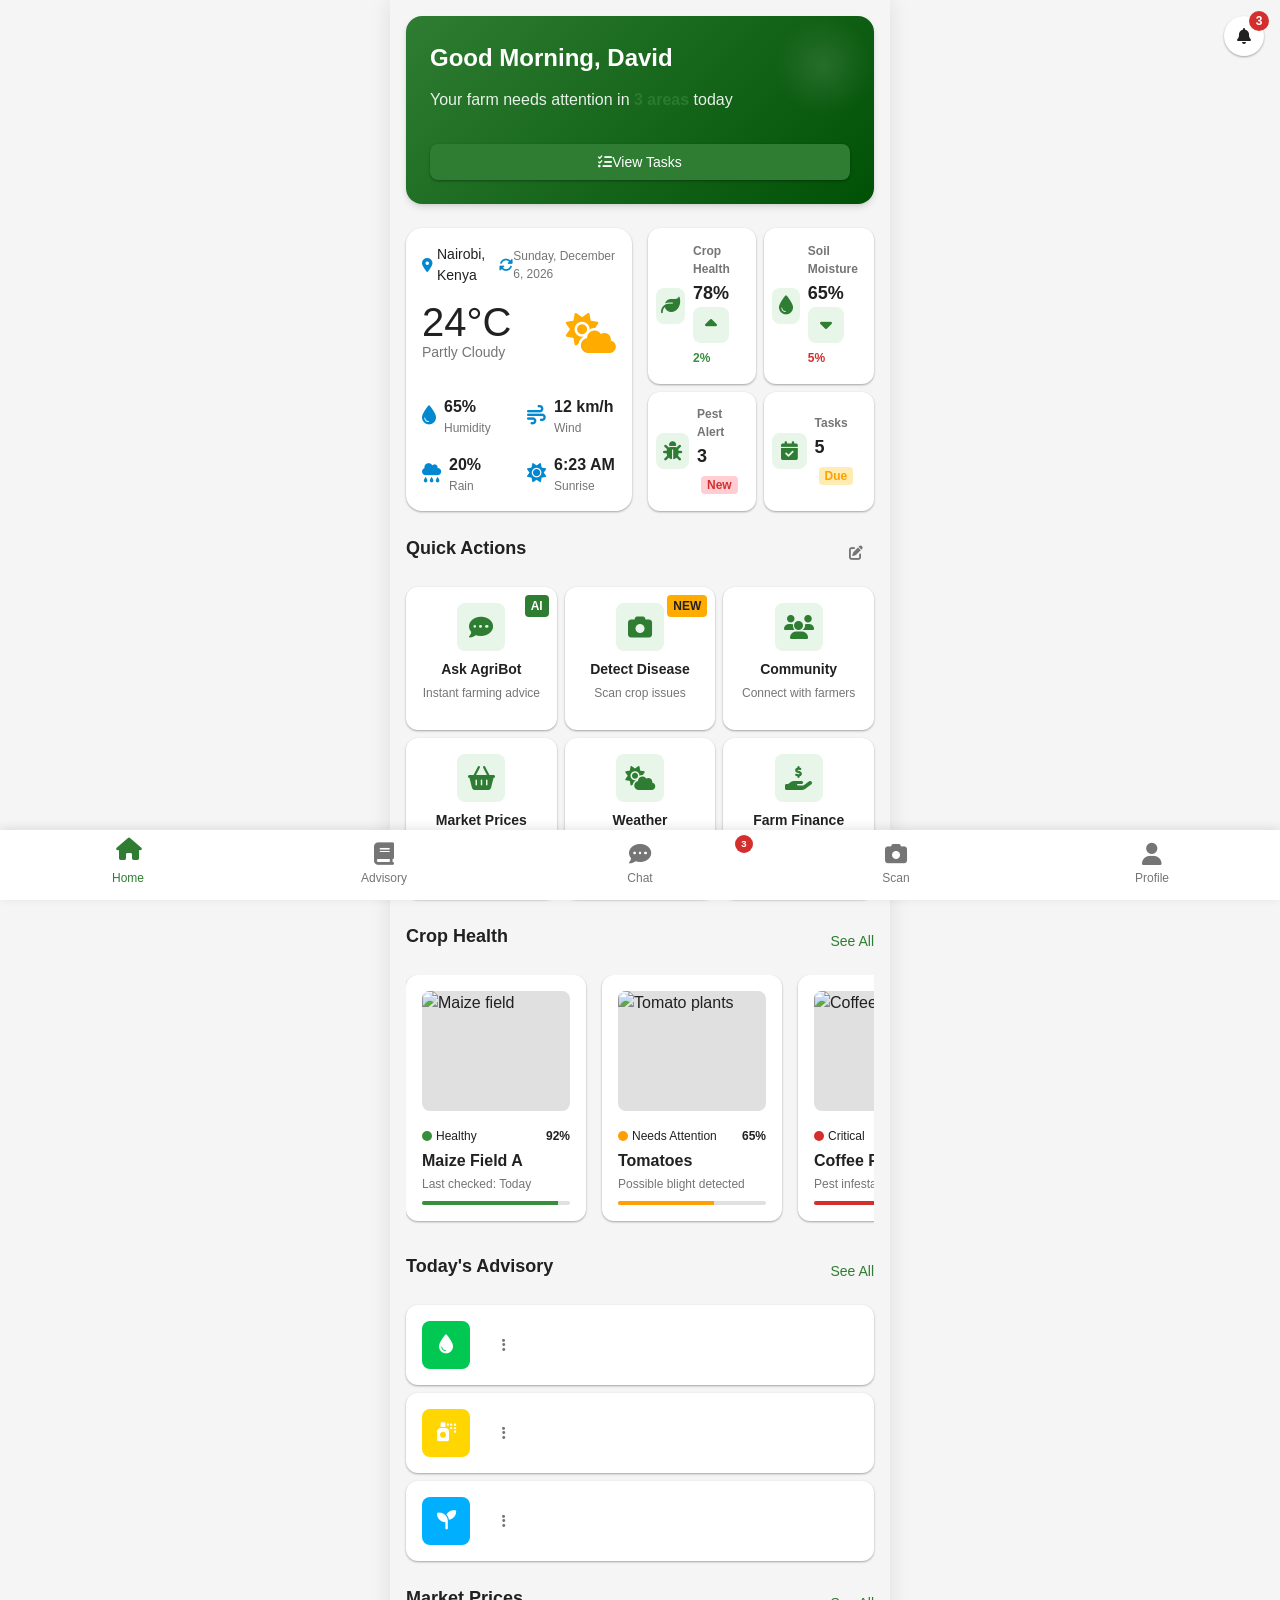
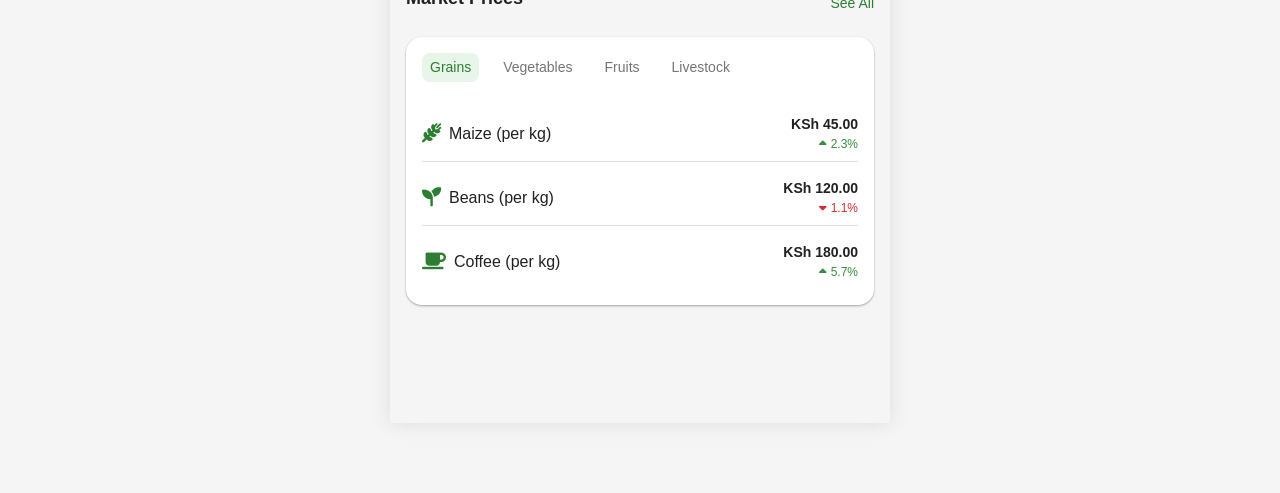
==== commit 00e6c658: "second commit" ====
--- a/index.html
+++ b/index.html
@@ -3,1151 +3,338 @@
 <head>
     <meta charset="UTF-8">
     <meta name="viewport" content="width=device-width, initial-scale=1.0">
-    <title>AgriHub Ultra</title>
+    <title>AgriHub Ultra Pro</title>
     <link rel="stylesheet" href="https://cdnjs.cloudflare.com/ajax/libs/font-awesome/6.4.0/css/all.min.css">
-    <style>
-        /* Modern Color Scheme */
-        :root {
-            /* Light Mode */
-            --primary: #09582a; /* Vibrant green */
-            --primary-dark: #009624;
-            --primary-light: #0e5b20;
-            --secondary: #00B0FF; /* Bright blue */
-            --accent: #FFD600; /* Golden yellow */
-            --text: #212121;
-            --text-secondary: #757575;
-            --background: #FAFAFA;
-            --surface: #FFFFFF;
-            --error: #FF3D00;
-            --success: #00C853;
-            --warning: #FF9100;
-            --divider: #E0E0E0;
-            --shadow: 0 1px 3px rgba(0,0,0,0.12), 0 1px 2px rgba(0,0,0,0.24);
-            --shadow-hover: 0 14px 28px rgba(0,0,0,0.12), 0 10px 10px rgba(0,0,0,0.10);
-            --card-radius: 16px;
-            --element-radius: 12px;
-            --nav-height: 70px;
-            --status-bar-height: 24px;
-            --safe-area-top: env(safe-area-inset-top, 0px);
-            --safe-area-bottom: env(safe-area-inset-bottom, 0px);
-        }
-
-
-
-        * {
-            margin: 0;
-            padding: 0;
-            box-sizing: border-box;
-            -webkit-tap-highlight-color: transparent;
-        }
-
-        html {
-            font-size: 16px;
-            scroll-behavior: smooth;
-            -webkit-text-size-adjust: 100%;
-        }
-
-        body {
-            font-family: -apple-system, BlinkMacSystemFont, 'Segoe UI', Roboto, Oxygen, Ubuntu, Cantarell, 'Open Sans', 'Helvetica Neue', sans-serif;
-            background-color: var(--background);
-            color: var(--text);
-            line-height: 1.5;
-            overscroll-behavior-y: contain;
-            padding-bottom: calc(var(--nav-height) + var(--safe-area-bottom));
-            min-height: 100vh;
-        }
-
-        /* App Container */
-        .app-container {
-            max-width: 500px;
-            margin: 0 auto;
-            position: relative;
-            background-color: var(--background);
-            min-height: 100vh;
-            box-shadow: 0 0 20px rgba(0,0,0,0.1);
-            overflow-x: hidden;
-        }
-
-        /* Header */
-        .app-header {
-            position: sticky;
-            top: var(--status-bar-height);
-            left: 0;
-            width: 100%;
-            background-color: var(--primary);
-            color: white;
-            padding: 15px 20px;
-            z-index: 900;
-            display: flex;
-            justify-content: space-between;
-            align-items: center;
-            box-shadow: var(--shadow);
-        }
-
-        .header-title {
-            font-size: 1.4rem;
-            font-weight: 600;
-            letter-spacing: 0.5px;
-        }
-
-        .header-actions {
-            display: flex;
-            gap: 15px;
-        }
-
-        .header-icon {
-            font-size: 1.2rem;
-            cursor: pointer;
-        }
-
-        /* Bottom Navigation */
-        .bottom-nav {
-            position: fixed;
-            bottom: 0;
-            left: 0;
-            width: 100%;
-            height: var(--nav-height);
-            background-color: var(--surface);
-            display: flex;
-            justify-content: space-around;
-            align-items: center;
-            padding-bottom: var(--safe-area-bottom);
-            box-shadow: 0 -2px 10px rgba(0,0,0,0.1);
-            z-index: 800;
-        }
-
-        .nav-item {
-            display: flex;
-            flex-direction: column;
-            align-items: center;
-            justify-content: center;
-            text-decoration: none;
-            color: var(--text-secondary);
-            font-size: 0.7rem;
-            flex: 1;
-            height: 100%;
-            transition: all 0.2s ease;
-        }
-
-        .nav-item i {
-            font-size: 1.4rem;
-            margin-bottom: 4px;
-            transition: all 0.2s ease;
-        }
-
-        .nav-item.active {
-            color: var(--primary);
-        }
-
-        .nav-item.active i {
-            transform: translateY(-5px);
-        }
-
-        .nav-item-badge {
-            position: absolute;
-            top: 5px;
-            right: 15px;
-            background-color: var(--error);
-            color: white;
-            border-radius: 50%;
-            width: 18px;
-            height: 18px;
-            display: flex;
-            align-items: center;
-            justify-content: center;
-            font-size: 0.6rem;
-            font-weight: bold;
-        }
-
-        /* Page System */
-        .page {
-            padding:0 5px;
-            display: none;
-            animation: fadeIn 0.3s ease-out;
-        }
-
-        .page.active {
-            display: block;
-        }
-
-        @keyframes fadeIn {
-            from { opacity: 0; transform: translateY(10px); }
-            to { opacity: 1; transform: translateY(0); }
-        }
-
-        /* Home Page - Stunning Design */
-        #home {
-            padding-top: 20px;
-        }
-
-        .welcome-card {
-            padding: 70px;
-            background: linear-gradient(135deg, var(--primary), var(--primary-dark));
-            color: white;
-            border-radius: var(--card-radius);
-            padding: 25px;
-            margin-bottom: 20px;
-            box-shadow: var(--shadow);
-            position: relative;
-            overflow: hidden;
-        }
-
-        .welcome-card::before {
-            content: '';
-            position: absolute;
-            top: -50px;
-            right: -50px;
-            width: 150px;
-            height: 150px;
-            background: radial-gradient(circle, rgba(255,255,255,0.1) 0%, rgba(255,255,255,0) 70%);
-            border-radius: 50%;
-        }
-
-        .welcome-card h2 {
-            font-size: 1.8rem;
-            margin-bottom: 10px;
-            font-weight: 600;
-        }
-
-        .welcome-card p {
-            opacity: 0.9;
-            margin-bottom: 20px;
-        }
-
-        .weather-widget {
-            background-color: var(--surface);
-            border-radius: var(--card-radius);
-            padding: 20px;
-            margin-bottom: 20px;
-            box-shadow: var(--shadow);
-            display: flex;
-            flex-direction: column;
-        }
-
-        .weather-header {
-            display: flex;
-            justify-content: space-between;
-            align-items: center;
-            margin-bottom: 15px;
-        }
-
-        .weather-location {
-            display: flex;
-            align-items: center;
-            gap: 8px;
-        }
-
-        .weather-location i {
-            color: var(--secondary);
-        }
-
-        .weather-current {
-            display: flex;
-            align-items: center;
-            justify-content: space-between;
-            margin-bottom: 15px;
-        }
-
-        .weather-temp {
-            font-size: 3.5rem;
-            font-weight: 300;
-            line-height: 1;
-        }
-
-        .weather-icon {
-            font-size: 3rem;
-            color: var(--accent);
-        }
-
-        .weather-details {
-            display: grid;
-            grid-template-columns: repeat(3, 1fr);
-            gap: 15px;
-            margin-top: 15px;
-        }
-
-        .weather-detail {
-            display: flex;
-            flex-direction: column;
-            align-items: center;
-        }
-
-        .weather-detail i {
-            font-size: 1.2rem;
-            margin-bottom: 5px;
-            color: var(--secondary);
-        }
-
-        .weather-detail-value {
-            font-weight: 600;
-            font-size: 1.1rem;
-        }
-
-        .weather-detail-label {
-            font-size: 0.7rem;
-            color: var(--text-secondary);
-            margin-top: 2px;
-        }
-
-        .quick-actions {
-            display: grid;
-            grid-template-columns: repeat(2, 1fr);
-            gap: 15px;
-            margin-bottom: 20px;
-        }
-
-        .quick-action {
-            background-color: var(--surface);
-            border-radius: var(--element-radius);
-            padding: 15px;
-            display: flex;
-            flex-direction: column;
-            align-items: center;
-            justify-content: center;
-            text-align: center;
-            box-shadow: var(--shadow);
-            transition: all 0.2s ease;
-        }
-
-        .quick-action:active {
-            transform: scale(0.98);
-            box-shadow: 0 2px 5px rgba(0,0,0,0.1);
-        }
-
-        .quick-action i {
-            font-size: 1.8rem;
-            margin-bottom: 10px;
-            color: var(--primary);
-        }
-
-        .quick-action h3 {
-            font-size: 0.9rem;
-            margin-bottom: 5px;
-        }
-
-        .quick-action p {
-            font-size: 0.7rem;
-            color: var(--text-secondary);
-        }
-
-        .crop-health {
-            background-color: var(--surface);
-            border-radius: var(--card-radius);
-            padding: 20px;
-            margin-bottom: 20px;
-            box-shadow: var(--shadow);
-        }
-
-        .section-header {
-            display: flex;
-            justify-content: space-between;
-            align-items: center;
-            margin-bottom: 15px;
-        }
-
-        .section-title {
-            font-size: 1.2rem;
-            font-weight: 600;
-        }
-
-        .see-all {
-            font-size: 0.8rem;
-            color: var(--primary);
-            text-decoration: none;
-        }
-
-        .health-cards {
-            display: flex;
-            gap: 15px;
-            overflow-x: auto;
-            padding-bottom: 10px;
-            scrollbar-width: none; /* Firefox */
-        }
-
-        .health-cards::-webkit-scrollbar {
-            display: none; /* Chrome/Safari */
-        }
-
-        .health-card {
-            min-width: 150px;
-            background-color: var(--background);
-            border-radius: var(--element-radius);
-            padding: 15px;
-            display: flex;
-            flex-direction: column;
-        }
-
-        .health-card-image {
-            width: 100%;
-            height: 100px;
-            background-color: var(--divider);
-            border-radius: 8px;
-            margin-bottom: 10px;
-            overflow: hidden;
-        }
-
-        .health-card-image img {
-            width: 100%;
-            height: 100%;
-            object-fit: cover;
-        }
-
-        .health-card-status {
-            display: flex;
-            align-items: center;
-            margin-bottom: 5px;
-        }
-
-        .status-indicator {
-            width: 10px;
-            height: 10px;
-            border-radius: 50%;
-            margin-right: 5px;
-        }
-
-        .status-indicator.healthy {
-            background-color: var(--success);
-        }
-
-        .status-indicator.warning {
-            background-color: var(--warning);
-        }
-
-        .status-indicator.danger {
-            background-color: var(--error);
-        }
-
-        .health-card-title {
-            font-size: 0.9rem;
-            font-weight: 500;
-            margin-bottom: 3px;
-        }
-
-        .health-card-desc {
-            font-size: 0.7rem;
-            color: var(--text-secondary);
-        }
-
-        /* Advisory Page */
-        .advisory-tabs {
-            display: flex;
-            border-bottom: 1px solid var(--divider);
-            margin-bottom: 20px;
-        }
-
-        .advisory-tab {
-            padding: 10px 15px;
-            font-size: 0.9rem;
-            color: var(--text-secondary);
-            border-bottom: 2px solid transparent;
-            cursor: pointer;
-        }
-
-        .advisory-tab.active {
-            color: var(--primary);
-            border-bottom-color: var(--primary);
-            font-weight: 500;
-        }
-
-        .search-bar {
-            display: flex;
-            background-color: var(--surface);
-            border-radius: var(--element-radius);
-            padding: 10px 15px;
-            margin-bottom: 20px;
-            box-shadow: var(--shadow);
-        }
-
-        .search-bar i {
-            color: var(--text-secondary);
-            margin-right: 10px;
-        }
-
-        .search-bar input {
-            flex: 1;
-            border: none;
-            background: transparent;
-            color: var(--text);
-            font-size: 0.9rem;
-        }
-
-        .search-bar input::placeholder {
-            color: var(--text-secondary);
-        }
-
-        .topic-cards {
-            display: grid;
-            grid-template-columns: repeat(2, 1fr);
-            gap: 15px;
-            margin-bottom: 20px;
-        }
-
-        .topic-card {
-            background-color: var(--surface);
-            border-radius: var(--element-radius);
-            padding: 15px;
-            box-shadow: var(--shadow);
-            transition: all 0.2s ease;
-        }
-
-        .topic-card:active {
-            transform: scale(0.98);
-        }
-
-        .topic-card i {
-            font-size: 1.5rem;
-            color: var(--primary);
-            margin-bottom: 10px;
-        }
-
-        .topic-card h3 {
-            font-size: 0.9rem;
-            margin-bottom: 5px;
-        }
-
-        .topic-card p {
-            font-size: 0.7rem;
-            color: var(--text-secondary);
-        }
-
-        /* Chat Page - iPhone Messages Style */
-        .chat-container {
-            display: flex;
-            flex-direction: column;
-            height: calc(100vh - var(--nav-height) - var(--status-bar-height) - 60px);
-            padding-bottom: 20px;
-        }
-
-        .chat-header {
-            display: flex;
-            align-items: center;
-            padding: 15px 0;
-            margin-bottom: 10px;
-            border-bottom: 1px solid var(--divider);
-        }
-
-        .chat-back {
-            margin-right: 15px;
-            font-size: 1.2rem;
-            color: var(--primary);
-        }
-
-        .chat-partner {
-            display: flex;
-            align-items: center;
-            flex: 1;
-        }
-
-        .chat-avatar {
-            width: 40px;
-            height: 40px;
-            border-radius: 50%;
-            background-color: var(--primary);
-            color: white;
-            display: flex;
-            align-items: center;
-            justify-content: center;
-            font-weight: bold;
-            margin-right: 10px;
-        }
-
-        .chat-name {
-            font-weight: 500;
-        }
-
-        .chat-status {
-            font-size: 0.7rem;
-            color: var(--text-secondary);
-            margin-top: 2px;
-        }
-
-        .chat-messages {
-            flex: 1;
-            overflow-y: auto;
-            padding: 10px 0;
-            scrollbar-width: none;
-        }
-
-        .chat-messages::-webkit-scrollbar {
-            display: none;
-        }
-
-        .message {
-            display: flex;
-            margin-bottom: 15px;
-            animation: fadeIn 0.2s ease-out;
-        }
-
-        .message.received {
-            justify-content: flex-start;
-        }
-
-        .message.sent {
-            justify-content: flex-end;
-        }
-
-        .message-bubble {
-            max-width: 75%;
-            padding: 12px 15px;
-            border-radius: 18px;
-            line-height: 1.4;
-            position: relative;
-            word-wrap: break-word;
-        }
-
-        .message.received .message-bubble {
-            background-color: var(--surface);
-            border-bottom-left-radius: 4px;
-            color: var(--text);
-        }
-
-        .message.sent .message-bubble {
-            background-color: var(--primary);
-            border-bottom-right-radius: 4px;
-            color: white;
-        }
-
-        .message-time {
-            font-size: 0.7rem;
-            color: var(--text-secondary);
-            margin-top: 5px;
-            text-align: right;
-        }
-
-        .message.sent .message-time {
-            color: rgba(255,255,255,0.7);
-        }
-
-        .chat-input-container {
-            display: flex;
-            align-items: center;
-            background-color: var(--surface);
-            border-radius: 20px;
-            padding: 8px 15px;
-            margin-top: 10px;
-            box-shadow: var(--shadow);
-        }
-
-        .chat-input {
-            flex: 1;
-            border: none;
-            background: transparent;
-            color: var(--text);
-            font-size: 0.9rem;
-            padding: 8px 0;
-            max-height: 120px;
-            resize: none;
-        }
-
-        .chat-input::placeholder {
-            color: var(--text-secondary);
-        }
-
-        .chat-send {
-            margin-left: 10px;
-            color: var(--primary);
-            font-size: 1.2rem;
-            cursor: pointer;
-        }
-
-        .chat-options {
-            display: flex;
-            justify-content: space-between;
-            margin-top: 15px;
-        }
-
-        .chat-option {
-            display: flex;
-            align-items: center;
-            color: var(--text-secondary);
-            font-size: 0.8rem;
-        }
-
-        .chat-option i {
-            margin-right: 5px;
-        }
-
-        /* Detection Page */
-        .detection-container {
-            display: flex;
-            flex-direction: column;
-            align-items: center;
-            padding: 20px 0;
-        }
-
-        .upload-container {
-            width: 100%;
-            max-width: 400px;
-            margin-bottom: 30px;
-        }
-
-        .upload-card {
-            background-color: var(--surface);
-            border-radius: var(--card-radius);
-            padding: 25px;
-            box-shadow: var(--shadow);
-            text-align: center;
-        }
-
-        .upload-icon {
-            font-size: 3rem;
-            color: var(--primary);
-            margin-bottom: 15px;
-        }
-
-        .upload-title {
-            font-size: 1.2rem;
-            margin-bottom: 10px;
-        }
-
-        .upload-desc {
-            color: var(--text-secondary);
-            margin-bottom: 20px;
-            font-size: 0.9rem;
-        }
-
-        .upload-btn {
-            background-color: var(--primary);
-            color: white;
-            border: none;
-            border-radius: var(--element-radius);
-            padding: 12px 25px;
-            font-size: 0.9rem;
-            font-weight: 500;
-            cursor: pointer;
-            transition: all 0.2s ease;
-            box-shadow: var(--shadow);
-        }
-
-        .upload-btn:active {
-            transform: scale(0.98);
-            background-color: var(--primary-dark);
-        }
-
-        .preview-container {
-            width: 100%;
-            margin-top: 20px;
-            display: none;
-        }
-
-        .preview-image {
-            width: 100%;
-            max-height: 300px;
-            border-radius: var(--element-radius);
-            object-fit: cover;
-            box-shadow: var(--shadow);
-        }
-
-        .analyze-btn {
-            margin-top: 20px;
-            width: 100%;
-        }
-
-        .result-container {
-            width: 100%;
-            max-width: 400px;
-            display: none;
-        }
-
-        .result-card {
-            background-color: var(--surface);
-            border-radius: var(--card-radius);
-            padding: 20px;
-            box-shadow: var(--shadow);
-        }
-
-        .result-header {
-            display: flex;
-            align-items: center;
-            margin-bottom: 15px;
-        }
-
-        .result-icon {
-            font-size: 1.5rem;
-            color: var(--primary);
-            margin-right: 10px;
-        }
-
-        .result-title {
-            font-size: 1.1rem;
-            font-weight: 500;
-        }
-
-        .result-item {
-            margin-bottom: 15px;
-            padding-bottom: 15px;
-            border-bottom: 1px solid var(--divider);
-        }
-
-        .result-item:last-child {
-            border-bottom: none;
-            margin-bottom: 0;
-            padding-bottom: 0;
-        }
-
-        .result-label {
-            font-size: 0.8rem;
-            color: var(--text-secondary);
-            margin-bottom: 5px;
-        }
-
-        .result-value {
-            font-size: 0.9rem;
-        }
-
-        .result-treatment {
-            background-color: rgba(0, 200, 83, 0.1);
-            border-left: 3px solid var(--success);
-            padding: 10px;
-            border-radius: 0 var(--element-radius) var(--element-radius) 0;
-            margin-top: 10px;
-        }
-
-        .result-treatment p {
-            font-size: 0.8rem;
-            margin-bottom: 5px;
-        }
-
-        /* Profile Page */
-        .profile-header {
-            display: flex;
-            flex-direction: column;
-            align-items: center;
-            margin-bottom: 30px;
-        }
-
-        .profile-avatar {
-            width: 100px;
-            height: 100px;
-            border-radius: 50%;
-            background-color: var(--primary);
-            color: white;
-            display: flex;
-            align-items: center;
-            justify-content: center;
-            font-size: 2.5rem;
-            font-weight: bold;
-            margin-bottom: 15px;
-            box-shadow: var(--shadow);
-        }
-
-        .profile-name {
-            font-size: 1.3rem;
-            font-weight: 500;
-            margin-bottom: 5px;
-        }
-
-        .profile-location {
-            display: flex;
-            align-items: center;
-            color: var(--text-secondary);
-            font-size: 0.9rem;
-        }
-
-        .profile-location i {
-            margin-right: 5px;
-        }
-
-        .profile-stats {
-            display: grid;
-            grid-template-columns: repeat(3, 1fr);
-            gap: 15px;
-            margin-bottom: 30px;
-        }
-
-        .profile-stat {
-            background-color: var(--surface);
-            border-radius: var(--element-radius);
-            padding: 15px;
-            text-align: center;
-            box-shadow: var(--shadow);
-        }
-
-        .profile-stat-value {
-            font-size: 1.3rem;
-            font-weight: 600;
-            color: var(--primary);
-            margin-bottom: 5px;
-        }
-
-        .profile-stat-label {
-            font-size: 0.7rem;
-            color: var(--text-secondary);
-        }
-
-        .profile-section {
-            background-color: var(--surface);
-            border-radius: var(--card-radius);
-            padding: 20px;
-            margin-bottom: 20px;
-            box-shadow: var(--shadow);
-        }
-
-        .profile-section-title {
-            font-size: 1.1rem;
-            font-weight: 500;
-            margin-bottom: 15px;
-            display: flex;
-            align-items: center;
-        }
-
-        .profile-section-title i {
-            margin-right: 10px;
-            color: var(--primary);
-        }
-
-        .profile-item {
-            display: flex;
-            justify-content: space-between;
-            padding: 12px 0;
-            border-bottom: 1px solid var(--divider);
-        }
-
-        .profile-item:last-child {
-            border-bottom: none;
-        }
-
-        .profile-item-label {
-            color: var(--text-secondary);
-            font-size: 0.9rem;
-        }
-
-        .profile-item-value {
-            font-size: 0.9rem;
-            font-weight: 500;
-        }
-
-        .dark-mode-toggle {
-            display: flex;
-            align-items: center;
-            justify-content: space-between;
-        }
-
-        .toggle-switch {
-            position: relative;
-            display: inline-block;
-            width: 50px;
-            height: 24px;
-        }
-
-        .toggle-switch input {
-            opacity: 0;
-            width: 0;
-            height: 0;
-        }
-
-        .toggle-slider {
-            position: absolute;
-            cursor: pointer;
-            top: 0;
-            left: 0;
-            right: 0;
-            bottom: 0;
-            background-color: #ccc;
-            transition: .4s;
-            border-radius: 24px;
-        }
-
-        .toggle-slider:before {
-            position: absolute;
-            content: "";
-            height: 16px;
-            width: 16px;
-            left: 4px;
-            bottom: 4px;
-            background-color: white;
-            transition: .4s;
-            border-radius: 50%;
-        }
-
-        input:checked + .toggle-slider {
-            background-color: var(--primary);
-        }
-
-        input:checked + .toggle-slider:before {
-            transform: translateX(26px);
-        }
-
-        /* Animations */
-        @keyframes pulse {
-            0% { transform: scale(1); }
-            50% { transform: scale(1.05); }
-            100% { transform: scale(1); }
-        }
-
-        .pulse {
-            animation: pulse 2s infinite;
-        }
-
-        @keyframes float {
-            0% { transform: translateY(0px); }
-            50% { transform: translateY(-10px); }
-            100% { transform: translateY(0px); }
-        }
-
-        .float {
-            animation: float 3s ease-in-out infinite;
-        }
-
-        /* Responsive Adjustments */
-        @media (max-width: 400px) {
-            .topic-cards {
-                grid-template-columns: 1fr;
-            }
-            
-            .quick-actions {
-                grid-template-columns: 1fr;
-            }
-        }
-    </style>
+    <link rel="stylesheet" href="https://cdnjs.cloudflare.com/ajax/libs/animate.css/4.1.1/animate.min.css">
+    <link rel="stylesheet" href="styles.css">
 </head>
 <body>
     <!-- App Container -->
     <div class="app-container">
-        <!-- Header - Changes with page -->
-        <header class="app-header" id="appHeader">
-            <div class="header-title" id="headerTitle">AgriHub</div>
-            <div class="header-actions">
-                <i class="fas fa-search header-icon" id="searchBtn"></i>
-                <i class="fas fa-bell header-icon" id="notifBtn"></i>
-            </div>
-        </header>
-
+        <!-- Notification Bell -->
+        <div class="notification-bell">
+            <i class="fas fa-bell"></i>
+            <span class="notification-count">3</span>
+        </div>
+        
         <!-- Main Content Pages -->
         <main>
             <!-- Home Page -->
             <div class="page active" id="home">
-                <div class="welcome-card">
-                    <h2>Good Morning, David</h2>
-                    <p>Your farm needs attention in 3 areas today</p>
-                    <button class="upload-btn" style="align-self: flex-start;">View Tasks</button>
-                </div>
-
-                <div class="weather-widget">
-                    <div class="weather-header">
-                        <div class="weather-location">
-                            <i class="fas fa-map-marker-alt"></i>
-                            <span>Nairobi, Kenya</span>
-                        </div>
-                        <div class="weather-date">Today, June 15</div>
-                    </div>
-                    <div class="weather-current">
-                        <div>
-                            <div class="weather-temp">24°C</div>
-                            <div>Partly Cloudy</div>
-                        </div>
-                        <i class="fas fa-cloud-sun weather-icon float"></i>
-                    </div>
-                    <div class="weather-details">
-                        <div class="weather-detail">
+                <div class="welcome-card animate__animated animate__fadeIn">
+                    <div class="welcome-text">
+                        <h2>Good <span id="time-greeting">Morning</span>, David</h2>
+                        <p>Your farm needs attention in <span class="highlight">3 areas</span> today</p>
+                    </div>
+                    <button class="btn btn-primary pulse" id="viewTasksBtn">
+                        <i class="fas fa-tasks"></i> View Tasks
+                    </button>
+                    <div class="welcome-pattern"></div>
+                </div>
+
+                <!-- Weather and Quick Stats -->
+                <div class="dashboard-row">
+                    <div class="weather-widget animate__animated animate__fadeIn animate__delay-1s">
+                        <div class="weather-header">
+                            <div class="weather-location">
+                                <i class="fas fa-map-marker-alt"></i>
+                                <span>Nairobi, Kenya</span>
+                                <i class="fas fa-sync-alt refresh-btn" id="refreshWeather"></i>
+                            </div>
+                            <div class="weather-date" id="current-date">Today, June 15</div>
+                        </div>
+                        <div class="weather-current">
+                            <div>
+                                <div class="weather-temp">24°C</div>
+                                <div class="weather-condition">Partly Cloudy</div>
+                            </div>
+                            <i class="fas fa-cloud-sun weather-icon float"></i>
+                        </div>
+                        <div class="weather-details">
+                            <div class="weather-detail">
+                                <i class="fas fa-tint"></i>
+                                <div>
+                                    <div class="weather-detail-value">65%</div>
+                                    <div class="weather-detail-label">Humidity</div>
+                                </div>
+                            </div>
+                            <div class="weather-detail">
+                                <i class="fas fa-wind"></i>
+                                <div>
+                                    <div class="weather-detail-value">12 km/h</div>
+                                    <div class="weather-detail-label">Wind</div>
+                                </div>
+                            </div>
+                            <div class="weather-detail">
+                                <i class="fas fa-cloud-rain"></i>
+                                <div>
+                                    <div class="weather-detail-value">20%</div>
+                                    <div class="weather-detail-label">Rain</div>
+                                </div>
+                            </div>
+                            <div class="weather-detail">
+                                <i class="fas fa-sun"></i>
+                                <div>
+                                    <div class="weather-detail-value">6:23 AM</div>
+                                    <div class="weather-detail-label">Sunrise</div>
+                                </div>
+                            </div>
+                        </div>
+                    </div>
+
+                    <div class="quick-stats animate__animated animate__fadeIn animate__delay-1s">
+                        <div class="stat-card">
+                            <i class="fas fa-leaf"></i>
+                            <div>
+                                <h3>Crop Health</h3>
+                                <div class="stat-value">78% <span class="stat-change up"><i class="fas fa-caret-up"></i> 2%</span></div>
+                            </div>
+                        </div>
+                        <div class="stat-card">
                             <i class="fas fa-tint"></i>
-                            <div class="weather-detail-value">65%</div>
-                            <div class="weather-detail-label">Humidity</div>
-                        </div>
-                        <div class="weather-detail">
-                            <i class="fas fa-wind"></i>
-                            <div class="weather-detail-value">12 km/h</div>
-                            <div class="weather-detail-label">Wind</div>
-                        </div>
-                        <div class="weather-detail">
-                            <i class="fas fa-cloud-rain"></i>
-                            <div class="weather-detail-value">20%</div>
-                            <div class="weather-detail-label">Rain</div>
-                        </div>
-                    </div>
-                </div>
-
-                <div class="quick-actions">
+                            <div>
+                                <h3>Soil Moisture</h3>
+                                <div class="stat-value">65% <span class="stat-change down"><i class="fas fa-caret-down"></i> 5%</span></div>
+                            </div>
+                        </div>
+                        <div class="stat-card">
+                            <i class="fas fa-bug"></i>
+                            <div>
+                                <h3>Pest Alert</h3>
+                                <div class="stat-value">3 <span class="stat-badge danger">New</span></div>
+                            </div>
+                        </div>
+                        <div class="stat-card">
+                            <i class="fas fa-calendar-check"></i>
+                            <div>
+                                <h3>Tasks</h3>
+                                <div class="stat-value">5 <span class="stat-badge warning">Due</span></div>
+                            </div>
+                        </div>
+                    </div>
+                </div>
+
+                <!-- Quick Actions -->
+                <div class="section-header animate__animated animate__fadeIn">
+                    <h3 class="section-title">Quick Actions</h3>
+                    <div class="action-buttons">
+                        <button class="btn btn-icon" id="editQuickActions">
+                            <i class="fas fa-edit"></i>
+                        </button>
+                    </div>
+                </div>
+                
+                <div class="quick-actions animate__animated animate__fadeIn">
                     <div class="quick-action" id="quickChat">
-                        <i class="fas fa-comment-dots"></i>
+                        <div class="action-icon">
+                            <i class="fas fa-comment-dots"></i>
+                        </div>
                         <h3>Ask AgriBot</h3>
                         <p>Instant farming advice</p>
+                        <div class="action-badge">AI</div>
                     </div>
                     <div class="quick-action" id="quickDetect">
-                        <i class="fas fa-camera"></i>
+                        <div class="action-icon">
+                            <i class="fas fa-camera"></i>
+                        </div>
                         <h3>Detect Disease</h3>
                         <p>Scan crop issues</p>
+                        <div class="action-badge new">NEW</div>
                     </div>
                     <div class="quick-action" id="quickCommunity">
-                        <i class="fas fa-users"></i>
+                        <div class="action-icon">
+                            <i class="fas fa-users"></i>
+                        </div>
                         <h3>Community</h3>
                         <p>Connect with farmers</p>
                     </div>
                     <div class="quick-action" id="quickMarket">
-                        <i class="fas fa-shopping-basket"></i>
+                        <div class="action-icon">
+                            <i class="fas fa-shopping-basket"></i>
+                        </div>
                         <h3>Market Prices</h3>
                         <p>Latest commodity rates</p>
                     </div>
-                </div>
-
-                <div class="crop-health">
-                    <div class="section-header">
-                        <h3 class="section-title">Crop Health</h3>
-                        <a href="#" class="see-all">See All</a>
-                    </div>
-                    <div class="health-cards">
-                        <div class="health-card">
-                            <div class="health-card-image">
-                                <img src="https://images.unsplash.com/photo-1594282416549-65cc3075533d?ixlib=rb-4.0.3" alt="Maize field">
-                            </div>
-                            <div class="health-card-status">
-                                <div class="status-indicator healthy"></div>
-                                <span>Healthy</span>
-                            </div>
-                            <h4 class="health-card-title">Maize Field A</h4>
-                            <p class="health-card-desc">Last checked: Today</p>
-                        </div>
-                        <div class="health-card">
-                            <div class="health-card-image">
-                                <img src="https://images.unsplash.com/photo-1518977676601-b53f82aba655?ixlib=rb-4.0.3" alt="Tomato plants">
-                            </div>
-                            <div class="health-card-status">
-                                <div class="status-indicator warning"></div>
-                                <span>Needs Attention</span>
-                            </div>
-                            <h4 class="health-card-title">Tomatoes</h4>
-                            <p class="health-card-desc">Possible blight</p>
-                        </div>
-                        <div class="health-card">
-                            <div class="health-card-image">
-                                <img src="https://images.unsplash.com/photo-1586771107445-d3ca888129ce?ixlib=rb-4.0.3" alt="Coffee plants">
-                            </div>
-                            <div class="health-card-status">
-                                <div class="status-indicator danger"></div>
-                                <span>Critical</span>
-                            </div>
-                            <h4 class="health-card-title">Coffee Plants</h4>
-                            <p class="health-card-desc">Pest infestation</p>
-                        </div>
-                    </div>
-                </div>
-
-                <div class="crop-health">
-                    <div class="section-header">
-                        <h3 class="section-title">Today's Advisory</h3>
-                        <a href="#" class="see-all">See All</a>
-                    </div>
-                    <div class="health-cards">
-                        <div class="health-card">
-                            <div class="health-card-image" style="background: linear-gradient(135deg, #00C853, #5EFC82); display: flex; align-items: center; justify-content: center;">
-                                <i class="fas fa-tint" style="font-size: 2rem; color: white;"></i>
-                            </div>
-                            <h4 class="health-card-title">Irrigation</h4>
-                            <p class="health-card-desc">Water maize field today</p>
-                        </div>
-                        <div class="health-card">
-                            <div class="health-card-image" style="background: linear-gradient(135deg, #FFD600, #FFEA00); display: flex; align-items: center; justify-content: center;">
-                                <i class="fas fa-spray-can" style="font-size: 2rem; color: white;"></i>
-                            </div>
-                            <h4 class="health-card-title">Fertilizer</h4>
-                            <p class="health-card-desc">Apply CAN fertilizer</p>
-                        </div>
-                        <div class="health-card">
-                            <div class="health-card-image" style="background: linear-gradient(135deg, #00B0FF, #40C4FF); display: flex; align-items: center; justify-content: center;">
-                                <i class="fas fa-seedling" style="font-size: 2rem; color: white;"></i>
-                            </div>
-                            <h4 class="health-card-title">Planting</h4>
-                            <p class="health-card-desc">Start bean planting</p>
+                    <div class="quick-action" id="quickWeather">
+                        <div class="action-icon">
+                            <i class="fas fa-cloud-sun"></i>
+                        </div>
+                        <h3>Weather</h3>
+                        <p>7-day forecast</p>
+                    </div>
+                    <div class="quick-action" id="quickFinance">
+                        <div class="action-icon">
+                            <i class="fas fa-hand-holding-usd"></i>
+                        </div>
+                        <h3>Farm Finance</h3>
+                        <p>Track expenses</p>
+                    </div>
+                </div>
+
+                <!-- Crop Health Section -->
+                <div class="section-header animate__animated animate__fadeIn">
+                    <h3 class="section-title">Crop Health</h3>
+                    <a href="#" class="see-all">See All</a>
+                </div>
+                
+                <div class="health-cards animate__animated animate__fadeIn">
+                    <div class="health-card">
+                        <div class="health-card-image">
+                            <img src="https://images.unsplash.com/photo-1594282416549-65cc3075533d?ixlib=rb-4.0.3" alt="Maize field">
+                            <div class="health-overlay">
+                                <button class="btn btn-sm btn-outline">Details</button>
+                            </div>
+                        </div>
+                        <div class="health-card-status">
+                            <div class="status-indicator healthy"></div>
+                            <span>Healthy</span>
+                            <div class="health-score">92%</div>
+                        </div>
+                        <h4 class="health-card-title">Maize Field A</h4>
+                        <p class="health-card-desc">Last checked: Today</p>
+                        <div class="health-progress">
+                            <div class="progress-bar healthy" style="width: 92%"></div>
+                        </div>
+                    </div>
+                    <div class="health-card">
+                        <div class="health-card-image">
+                            <img src="https://images.unsplash.com/photo-1518977676601-b53f82aba655?ixlib=rb-4.0.3" alt="Tomato plants">
+                            <div class="health-overlay">
+                                <button class="btn btn-sm btn-outline">Details</button>
+                            </div>
+                        </div>
+                        <div class="health-card-status">
+                            <div class="status-indicator warning"></div>
+                            <span>Needs Attention</span>
+                            <div class="health-score">65%</div>
+                        </div>
+                        <h4 class="health-card-title">Tomatoes</h4>
+                        <p class="health-card-desc">Possible blight detected</p>
+                        <div class="health-progress">
+                            <div class="progress-bar warning" style="width: 65%"></div>
+                        </div>
+                    </div>
+                    <div class="health-card">
+                        <div class="health-card-image">
+                            <img src="https://images.unsplash.com/photo-1586771107445-d3ca888129ce?ixlib=rb-4.0.3" alt="Coffee plants">
+                            <div class="health-overlay">
+                                <button class="btn btn-sm btn-outline">Details</button>
+                            </div>
+                        </div>
+                        <div class="health-card-status">
+                            <div class="status-indicator danger"></div>
+                            <span>Critical</span>
+                            <div class="health-score">42%</div>
+                        </div>
+                        <h4 class="health-card-title">Coffee Plants</h4>
+                        <p class="health-card-desc">Pest infestation</p>
+                        <div class="health-progress">
+                            <div class="progress-bar danger" style="width: 42%"></div>
+                        </div>
+                    </div>
+                </div>
+
+                <!-- Advisory Section -->
+                <div class="section-header animate__animated animate__fadeIn">
+                    <h3 class="section-title">Today's Advisory</h3>
+                    <a href="#" class="see-all">See All</a>
+                </div>
+                
+                <div class="advisory-cards animate__animated animate__fadeIn">
+                    <div class="advisory-card">
+                        <div class="advisory-icon" style="background-color: #00C853;">
+                            <i class="fas fa-tint"></i>
+                        </div>
+                        <div class="advisory-content">
+                            <h4>Irrigation</h4>
+                            <p>Water maize field today between 9-11 AM</p>
+                            <div class="advisory-meta">
+                                <span class="priority high">High Priority</span>
+                                <span class="time"><i class="far fa-clock"></i> Due today</span>
+                            </div>
+                        </div>
+                        <button class="btn btn-icon">
+                            <i class="fas fa-ellipsis-v"></i>
+                        </button>
+                    </div>
+                    <div class="advisory-card">
+                        <div class="advisory-icon" style="background-color: #FFD600;">
+                            <i class="fas fa-spray-can"></i>
+                        </div>
+                        <div class="advisory-content">
+                            <h4>Fertilizer</h4>
+                            <p>Apply CAN fertilizer to tomatoes</p>
+                            <div class="advisory-meta">
+                                <span class="priority medium">Medium Priority</span>
+                                <span class="time"><i class="far fa-clock"></i> Due in 2 days</span>
+                            </div>
+                        </div>
+                        <button class="btn btn-icon">
+                            <i class="fas fa-ellipsis-v"></i>
+                        </button>
+                    </div>
+                    <div class="advisory-card">
+                        <div class="advisory-icon" style="background-color: #00B0FF;">
+                            <i class="fas fa-seedling"></i>
+                        </div>
+                        <div class="advisory-content">
+                            <h4>Planting</h4>
+                            <p>Start bean planting in Field B</p>
+                            <div class="advisory-meta">
+                                <span class="priority low">Low Priority</span>
+                                <span class="time"><i class="far fa-clock"></i> This week</span>
+                            </div>
+                        </div>
+                        <button class="btn btn-icon">
+                            <i class="fas fa-ellipsis-v"></i>
+                        </button>
+                    </div>
+                </div>
+
+                <!-- Market Prices Section -->
+                <div class="section-header animate__animated animate__fadeIn">
+                    <h3 class="section-title">Market Prices</h3>
+                    <a href="#" class="see-all">See All</a>
+                </div>
+                
+                <div class="market-prices animate__animated animate__fadeIn">
+                    <div class="market-tabs">
+                        <div class="market-tab active" data-commodity="grains">Grains</div>
+                        <div class="market-tab" data-commodity="vegetables">Vegetables</div>
+                        <div class="market-tab" data-commodity="fruits">Fruits</div>
+                        <div class="market-tab" data-commodity="livestock">Livestock</div>
+                    </div>
+                    
+                    <div class="market-items">
+                        <div class="market-item">
+                            <div class="market-commodity">
+                                <i class="fas fa-wheat-awn"></i>
+                                <span>Maize (per kg)</span>
+                            </div>
+                            <div class="market-price">
+                                <span class="current-price">KSh 45.00</span>
+                                <span class="price-change up"><i class="fas fa-caret-up"></i> 2.3%</span>
+                            </div>
+                        </div>
+                        <div class="market-item">
+                            <div class="market-commodity">
+                                <i class="fas fa-seedling"></i>
+                                <span>Beans (per kg)</span>
+                            </div>
+                            <div class="market-price">
+                                <span class="current-price">KSh 120.00</span>
+                                <span class="price-change down"><i class="fas fa-caret-down"></i> 1.1%</span>
+                            </div>
+                        </div>
+                        <div class="market-item">
+                            <div class="market-commodity">
+                                <i class="fas fa-coffee"></i>
+                                <span>Coffee (per kg)</span>
+                            </div>
+                            <div class="market-price">
+                                <span class="current-price">KSh 180.00</span>
+                                <span class="price-change up"><i class="fas fa-caret-up"></i> 5.7%</span>
+                            </div>
                         </div>
                     </div>
                 </div>
@@ -1155,52 +342,226 @@
 
             <!-- Advisory Page -->
             <div class="page" id="advisory">
+                <div class="advisory-header">
+                    <h2>Farming Advisory</h2>
+                    <p>Expert knowledge for your agricultural needs</p>
+                </div>
+                
                 <div class="advisory-tabs">
-                    <div class="advisory-tab active" data-tab="topics">Topics</div>
-                    <div class="advisory-tab" data-tab="ask">Ask Expert</div>
-                    <div class="advisory-tab" data-tab="history">History</div>
-                </div>
-
-                <div class="search-bar">
-                    <i class="fas fa-search"></i>
-                    <input type="text" placeholder="Search farming topics...">
-                </div>
-
-                <h3 class="section-title">Popular Topics</h3>
-                <div class="topic-cards">
-                    <div class="topic-card" data-topic="pest-control">
-                        <i class="fas fa-bug"></i>
-                        <h3>Pest Control</h3>
-                        <p>Identify and manage crop pests</p>
-                    </div>
-                    <div class="topic-card" data-topic="fertilization">
-                        <i class="fas fa-flask"></i>
-                        <h3>Fertilization</h3>
-                        <p>Optimal fertilizer use</p>
-                    </div>
-                    <div class="topic-card" data-topic="irrigation">
-                        <i class="fas fa-tint"></i>
-                        <h3>Irrigation</h3>
-                        <p>Water management guide</p>
-                    </div>
-                    <div class="topic-card" data-topic="harvesting">
-                        <i class="fas fa-sickle"></i>
-                        <h3>Harvesting</h3>
-                        <p>Best practices and timing</p>
-                    </div>
-                </div>
-
-                <h3 class="section-title" style="margin-top: 20px;">Seasonal Advice</h3>
-                <div class="topic-cards">
-                    <div class="topic-card" data-topic="rainy-season">
-                        <i class="fas fa-cloud-rain"></i>
-                        <h3>Rainy Season</h3>
-                        <p>Preparing for long rains</p>
-                    </div>
-                    <div class="topic-card" data-topic="drought">
-                        <i class="fas fa-sun"></i>
-                        <h3>Drought Prep</h3>
-                        <p>Water conservation tips</p>
+                    <div class="advisory-tab active" data-tab="topics">
+                        <i class="fas fa-book-open"></i>
+                        <span>Topics</span>
+                    </div>
+                    <div class="advisory-tab" data-tab="ask">
+                        <i class="fas fa-user-tie"></i>
+                        <span>Ask Expert</span>
+                    </div>
+                    <div class="advisory-tab" data-tab="history">
+                        <i class="fas fa-history"></i>
+                        <span>History</span>
+                    </div>
+                </div>
+
+                <div class="search-bar with-filter">
+                    <div class="search-container">
+                        <i class="fas fa-search"></i>
+                        <input type="text" placeholder="Search farming topics...">
+                    </div>
+                    <button class="btn btn-icon filter-btn">
+                        <i class="fas fa-sliders-h"></i>
+                    </button>
+                </div>
+
+                <div class="advisory-content active" data-tab-content="topics">
+                    <h3 class="section-title">Popular Topics</h3>
+                    <div class="topic-cards">
+                        <div class="topic-card" data-topic="pest-control">
+                            <div class="topic-icon">
+                                <i class="fas fa-bug"></i>
+                            </div>
+                            <h3>Pest Control</h3>
+                            <p>Identify and manage crop pests</p>
+                            <div class="topic-meta">
+                                <span class="expertise">Expert: Dr. Kamau</span>
+                                <span class="rating"><i class="fas fa-star"></i> 4.8</span>
+                            </div>
+                        </div>
+                        <div class="topic-card" data-topic="fertilization">
+                            <div class="topic-icon">
+                                <i class="fas fa-flask"></i>
+                            </div>
+                            <h3>Fertilization</h3>
+                            <p>Optimal fertilizer use</p>
+                            <div class="topic-meta">
+                                <span class="expertise">Expert: Dr. Wanjiku</span>
+                                <span class="rating"><i class="fas fa-star"></i> 4.6</span>
+                            </div>
+                        </div>
+                        <div class="topic-card" data-topic="irrigation">
+                            <div class="topic-icon">
+                                <i class="fas fa-tint"></i>
+                            </div>
+                            <h3>Irrigation</h3>
+                            <p>Water management guide</p>
+                            <div class="topic-meta">
+                                <span class="expertise">Expert: Eng. Otieno</span>
+                                <span class="rating"><i class="fas fa-star"></i> 4.9</span>
+                            </div>
+                        </div>
+                        <div class="topic-card" data-topic="harvesting">
+                            <div class="topic-icon">
+                                <i class="fas fa-sickle"></i>
+                            </div>
+                            <h3>Harvesting</h3>
+                            <p>Best practices and timing</p>
+                            <div class="topic-meta">
+                                <span class="expertise">Expert: Dr. Mwangi</span>
+                                <span class="rating"><i class="fas fa-star"></i> 4.7</span>
+                            </div>
+                        </div>
+                    </div>
+
+                    <h3 class="section-title">Seasonal Advice</h3>
+                    <div class="topic-cards">
+                        <div class="topic-card" data-topic="rainy-season">
+                            <div class="topic-icon">
+                                <i class="fas fa-cloud-rain"></i>
+                            </div>
+                            <h3>Rainy Season</h3>
+                            <p>Preparing for long rains</p>
+                            <div class="topic-meta">
+                                <span class="expertise">Expert: Dr. Atieno</span>
+                                <span class="rating"><i class="fas fa-star"></i> 4.5</span>
+                            </div>
+                        </div>
+                        <div class="topic-card" data-topic="drought">
+                            <div class="topic-icon">
+                                <i class="fas fa-sun"></i>
+                            </div>
+                            <h3>Drought Prep</h3>
+                            <p>Water conservation tips</p>
+                            <div class="topic-meta">
+                                <span class="expertise">Expert: Dr. Omondi</span>
+                                <span class="rating"><i class="fas fa-star"></i> 4.8</span>
+                            </div>
+                        </div>
+                        <div class="topic-card" data-topic="planting-calendar">
+                            <div class="topic-icon">
+                                <i class="fas fa-calendar-alt"></i>
+                            </div>
+                            <h3>Planting Calendar</h3>
+                            <p>Optimal planting dates</p>
+                            <div class="topic-meta">
+                                <span class="expertise">Expert: Dr. Nyambura</span>
+                                <span class="rating"><i class="fas fa-star"></i> 4.9</span>
+                            </div>
+                        </div>
+                    </div>
+
+                    <h3 class="section-title">Crop Specific</h3>
+                    <div class="crop-selector">
+                        <div class="crop-option active">Maize</div>
+                        <div class="crop-option">Beans</div>
+                        <div class="crop-option">Coffee</div>
+                        <div class="crop-option">Tomatoes</div>
+                        <div class="crop-option">Potatoes</div>
+                        <div class="crop-option">More</div>
+                    </div>
+                </div>
+
+                <div class="advisory-content" data-tab-content="ask">
+                    <div class="expert-ask-container">
+                        <div class="expert-header">
+                            <h3>Connect with an Expert</h3>
+                            <p>Get personalized advice from our certified agricultural specialists</p>
+                        </div>
+                        
+                        <div class="expert-cards">
+                            <div class="expert-card">
+                                <div class="expert-avatar">
+                                    <img src="https://randomuser.me/api/portraits/women/44.jpg" alt="Dr. Wanjiku">
+                                    <div class="expert-status online"></div>
+                                </div>
+                                <div class="expert-info">
+                                    <h4>Dr. Wanjiku</h4>
+                                    <p class="expert-specialty">Soil Fertility Specialist</p>
+                                    <div class="expert-rating">
+                                        <i class="fas fa-star"></i>
+                                        <i class="fas fa-star"></i>
+                                        <i class="fas fa-star"></i>
+                                        <i class="fas fa-star"></i>
+                                        <i class="fas fa-star-half-alt"></i>
+                                        <span>4.7 (128)</span>
+                                    </div>
+                                </div>
+                                <button class="btn btn-primary btn-sm">Chat</button>
+                            </div>
+                            
+                            <div class="expert-card">
+                                <div class="expert-avatar">
+                                    <img src="https://randomuser.me/api/portraits/men/32.jpg" alt="Dr. Kamau">
+                                    <div class="expert-status online"></div>
+                                </div>
+                                <div class="expert-info">
+                                    <h4>Dr. Kamau</h4>
+                                    <p class="expert-specialty">Pest Control Expert</p>
+                                    <div class="expert-rating">
+                                        <i class="fas fa-star"></i>
+                                        <i class="fas fa-star"></i>
+                                        <i class="fas fa-star"></i>
+                                        <i class="fas fa-star"></i>
+                                        <i class="fas fa-star"></i>
+                                        <span>5.0 (97)</span>
+                                    </div>
+                                </div>
+                                <button class="btn btn-primary btn-sm">Chat</button>
+                            </div>
+                            
+                            <div class="expert-card">
+                                <div class="expert-avatar">
+                                    <img src="https://randomuser.me/api/portraits/women/68.jpg" alt="Dr. Atieno">
+                                    <div class="expert-status offline"></div>
+                                </div>
+                                <div class="expert-info">
+                                    <h4>Dr. Atieno</h4>
+                                    <p class="expert-specialty">Irrigation Specialist</p>
+                                    <div class="expert-rating">
+                                        <i class="fas fa-star"></i>
+                                        <i class="fas fa-star"></i>
+                                        <i class="fas fa-star"></i>
+                                        <i class="fas fa-star"></i>
+                                        <i class="fas fa-star"></i>
+                                        <span>4.9 (156)</span>
+                                    </div>
+                                </div>
+                                <button class="btn btn-outline btn-sm">Schedule</button>
+                            </div>
+                        </div>
+                        
+                        <div class="expert-form">
+                            <h4>Or send your question directly</h4>
+                            <textarea placeholder="Describe your farming issue in detail..."></textarea>
+                            <div class="form-actions">
+                                <button class="btn btn-icon">
+                                    <i class="fas fa-camera"></i>
+                                </button>
+                                <button class="btn btn-icon">
+                                    <i class="fas fa-paperclip"></i>
+                                </button>
+                                <button class="btn btn-primary" style="margin-left: auto;">
+                                    Send to Expert
+                                </button>
+                            </div>
+                        </div>
+                    </div>
+                </div>
+
+                <div class="advisory-content" data-tab-content="history">
+                    <div class="history-empty">
+                        <i class="fas fa-book-open"></i>
+                        <h4>No Advisory History Yet</h4>
+                        <p>Your previous advisory sessions and saved topics will appear here</p>
+                        <button class="btn btn-primary">Browse Topics</button>
                     </div>
                 </div>
             </div>
@@ -1217,9 +578,16 @@
                                 <div class="chat-status">Online</div>
                             </div>
                         </div>
+                        <div class="chat-actions">
+                            <i class="fas fa-phone-alt"></i>
+                            <i class="fas fa-video"></i>
+                            <i class="fas fa-ellipsis-v"></i>
+                        </div>
                     </div>
 
                     <div class="chat-messages" id="chatMessages">
+                        <div class="message-date">Today</div>
+                        
                         <div class="message received">
                             <div class="message-bubble">
                                 Hello David! I'm your farming assistant. How can I help you today?
@@ -1247,6 +615,31 @@
                                 <img src="https://images.unsplash.com/photo-1592210454359-9043f067919b?ixlib=rb-4.0.3" style="width:100%; border-radius:10px; margin-bottom:5px;">
                                 Here's a photo of the affected leaves
                                 <div class="message-time">10:05 AM</div>
+                            </div>
+                        </div>
+                        <div class="message received">
+                            <div class="message-bubble">
+                                <div class="diagnosis-card">
+                                    <div class="diagnosis-header">
+                                        <i class="fas fa-diagnoses"></i>
+                                        <h4>Diagnosis Result</h4>
+                                    </div>
+                                    <div class="diagnosis-content">
+                                        <div class="diagnosis-item">
+                                            <span class="diagnosis-label">Condition:</span>
+                                            <span class="diagnosis-value">Northern Corn Leaf Blight</span>
+                                        </div>
+                                        <div class="diagnosis-item">
+                                            <span class="diagnosis-label">Confidence:</span>
+                                            <span class="diagnosis-value">93%</span>
+                                        </div>
+                                        <div class="diagnosis-item">
+                                            <span class="diagnosis-label">Severity:</span>
+                                            <span class="diagnosis-value">Moderate</span>
+                                        </div>
+                                    </div>
+                                </div>
+                                <div class="message-time">10:06 AM</div>
                             </div>
                         </div>
                         <div class="message received">
@@ -1260,23 +653,84 @@
                                 <div class="message-time">10:07 AM</div>
                             </div>
                         </div>
+                        <div class="message sent">
+                            <div class="message-bubble">
+                                Yes, please send the detailed instructions
+                                <div class="message-time">10:08 AM</div>
+                            </div>
+                        </div>
+                        <div class="message received">
+                            <div class="message-bubble">
+                                <div class="treatment-card">
+                                    <div class="treatment-header">
+                                        <i class="fas fa-prescription-bottle-alt"></i>
+                                        <h4>Treatment Plan</h4>
+                                    </div>
+                                    <div class="treatment-steps">
+                                        <div class="treatment-step">
+                                            <div class="step-number">1</div>
+                                            <div class="step-content">
+                                                <h5>Fungicide Application</h5>
+                                                <p>Apply chlorothalonil (e.g., Daconil) at 1.5-2 pts/Acre. Repeat every 7-10 days if conditions remain wet.</p>
+                                            </div>
+                                        </div>
+                                        <div class="treatment-step">
+                                            <div class="step-number">2</div>
+                                            <div class="step-content">
+                                                <h5>Cultural Practices</h5>
+                                                <p>Remove severely infected leaves to reduce spore load. Ensure proper plant spacing for air circulation.</p>
+                                            </div>
+                                        </div>
+                                        <div class="treatment-step">
+                                            <div class="step-number">3</div>
+                                            <div class="step-content">
+                                                <h5>Preventive Measures</h5>
+                                                <p>Rotate crops next season (avoid continuous maize). Consider resistant varieties like DK 8031.</p>
+                                            </div>
+                                        </div>
+                                    </div>
+                                    <div class="treatment-actions">
+                                        <button class="btn btn-sm btn-outline">
+                                            <i class="fas fa-shopping-cart"></i> Buy Products
+                                        </button>
+                                        <button class="btn btn-sm btn-primary">
+                                            <i class="fas fa-calendar-alt"></i> Set Reminder
+                                        </button>
+                                    </div>
+                                </div>
+                                <div class="message-time">10:09 AM</div>
+                            </div>
+                        </div>
+                        <div class="message sent">
+                            <div class="message-bubble">
+                                Thank you! This is very helpful
+                                <div class="message-time">10:10 AM</div>
+                            </div>
+                        </div>
+                        <div class="message received">
+                            <div class="message-bubble">
+                                You're welcome! Would you like me to connect you with a human expert for further consultation?
+                                <div class="message-time">10:10 AM</div>
+                            </div>
+                        </div>
                     </div>
 
                     <div class="chat-input-container">
-                        <i class="fas fa-camera" style="margin-right:10px; color:var(--primary);"></i>
+                        <div class="input-actions">
+                            <i class="fas fa-plus-circle"></i>
+                            <i class="fas fa-camera"></i>
+                            <i class="fas fa-image"></i>
+                        </div>
                         <textarea class="chat-input" placeholder="Type your message..." rows="1"></textarea>
+                        <i class="fas fa-microphone"></i>
                         <i class="fas fa-paper-plane chat-send" id="sendMessage"></i>
                     </div>
 
-                    <div class="chat-options">
-                        <div class="chat-option">
-                            <i class="fas fa-robot"></i>
-                            <span>Switch to Human Expert</span>
-                        </div>
-                        <div class="chat-option">
-                            <i class="fas fa-ellipsis-h"></i>
-                            <span>More Options</span>
-                        </div>
+                    <div class="quick-replies">
+                        <div class="quick-reply">What's the dosage?</div>
+                        <div class="quick-reply">Best time to apply?</div>
+                        <div class="quick-reply">Alternative treatments?</div>
+                        <div class="quick-reply">Connect to expert</div>
                     </div>
                 </div>
             </div>
@@ -1286,58 +740,197 @@
                 <div class="detection-container">
                     <div class="upload-container">
                         <div class="upload-card">
-                            <i class="fas fa-leaf upload-icon pulse"></i>
-                            <h2 class="upload-title">Crop Health Scanner</h2>
-                            <p class="upload-desc">Take or upload a photo of your crop to detect diseases, pests, and nutrient deficiencies with 95% accuracy</p>
-                            <button class="upload-btn" id="uploadBtn">
-                                <i class="fas fa-camera"></i> Take Photo
+                            <div class="upload-header">
+                                <h2 class="upload-title">Crop Health Scanner</h2>
+                                <p class="upload-desc">Identify diseases, pests, and nutrient deficiencies with AI-powered analysis</p>
+                            </div>
+                            
+                            <div class="upload-options">
+                                <div class="upload-option active" data-option="camera">
+                                    <i class="fas fa-camera"></i>
+                                    <span>Camera</span>
+                                </div>
+                                <div class="upload-option" data-option="gallery">
+                                    <i class="fas fa-images"></i>
+                                    <span>Gallery</span>
+                                </div>
+                                <div class="upload-option" data-option="history">
+                                    <i class="fas fa-history"></i>
+                                    <span>History</span>
+                                </div>
+                            </div>
+                            
+                            <div class="scanner-container">
+                                <div class="scanner-guidelines">
+                                    <div class="guideline-horizontal top"></div>
+                                    <div class="guideline-horizontal bottom"></div>
+                                    <div class="guideline-vertical left"></div>
+                                    <div class="guideline-vertical right"></div>
+                                    <div class="scanner-center"></div>
+                                </div>
+                                <div class="scanner-overlay">
+                                    <p>Position the affected plant part within the frame</p>
+                                </div>
+                            </div>
+                            
+                            <div class="scanner-actions">
+                                <button class="btn btn-icon btn-large">
+                                    <i class="fas fa-lightbulb"></i>
+                                </button>
+                                <button class="btn btn-primary btn-large pulse" id="captureBtn">
+                                    <i class="fas fa-camera"></i>
+                                </button>
+                                <button class="btn btn-icon btn-large">
+                                    <i class="fas fa-sync-alt"></i>
+                                </button>
+                            </div>
+                        </div>
+
+                        <div class="preview-container" id="previewContainer">
+                            <div class="preview-header">
+                                <h3>Review Image</h3>
+                                <button class="btn btn-icon" id="retakeBtn">
+                                    <i class="fas fa-redo"></i>
+                                </button>
+                            </div>
+                            <img id="previewImage" class="preview-image" src="" alt="Preview">
+                            <div class="preview-actions">
+                                <button class="btn btn-outline" id="cancelPreviewBtn">
+                                    Cancel
+                                </button>
+                                <button class="btn btn-primary" id="analyzeBtn">
+                                    <i class="fas fa-search"></i> Analyze Image
+                                </button>
+                            </div>
+                        </div>
+                    </div>
+
+                    <div class="result-container" id="resultContainer">
+                        <div class="result-header">
+                            <h2>Analysis Results</h2>
+                            <button class="btn btn-icon" id="newScanBtn">
+                                <i class="fas fa-plus"></i> New Scan
                             </button>
-                            <input type="file" id="fileInput" accept="image/*" style="display:none;">
-                        </div>
-
-                        <div class="preview-container" id="previewContainer">
-                            <img id="previewImage" class="preview-image" src="" alt="Preview">
-                            <button class="upload-btn analyze-btn" id="analyzeBtn">
-                                <i class="fas fa-search"></i> Analyze Image
-                            </button>
-                        </div>
-                    </div>
-
-                    <div class="result-container" id="resultContainer">
+                        </div>
+                        
                         <div class="result-card">
-                            <div class="result-header">
-                                <i class="fas fa-diagnoses result-icon"></i>
-                                <h3 class="result-title">Analysis Results</h3>
-                            </div>
-
-                            <div class="result-item">
-                                <div class="result-label">CROP TYPE</div>
-                                <div class="result-value">Maize (Zea mays)</div>
-                            </div>
-
-                            <div class="result-item">
-                                <div class="result-label">DETECTED ISSUE</div>
-                                <div class="result-value">Northern Corn Leaf Blight</div>
-                            </div>
-
-                            <div class="result-item">
-                                <div class="result-label">CONFIDENCE LEVEL</div>
-                                <div class="result-value">93% Accuracy</div>
-                            </div>
-
-                            <div class="result-item">
-                                <div class="result-label">TREATMENT PLAN</div>
-                                <div class="result-treatment">
-                                    <p>1. Apply fungicide containing chlorothalonil or mancozeb</p>
-                                    <p>2. Remove and destroy severely infected leaves</p>
-                                    <p>3. Rotate crops next season (avoid continuous maize)</p>
-                                    <p>4. Use resistant varieties in future plantings</p>
-                                </div>
-                            </div>
-
-                            <button class="upload-btn" style="width:100%; margin-top:15px;">
-                                <i class="fas fa-comment-medical"></i> Chat with Expert
-                            </button>
+                            <div class="result-image">
+                                <img id="resultImage" src="" alt="Analyzed Image">
+                                <div class="result-tags">
+                                    <span class="result-tag danger">Disease</span>
+                                    <span class="result-tag warning">Urgent</span>
+                                </div>
+                            </div>
+                            
+                            <div class="result-details">
+                                <div class="result-item">
+                                    <div class="result-label">CROP TYPE</div>
+                                    <div class="result-value">Maize (Zea mays)</div>
+                                </div>
+
+                                <div class="result-item">
+                                    <div class="result-label">DETECTED ISSUE</div>
+                                    <div class="result-value">Northern Corn Leaf Blight</div>
+                                </div>
+
+                                <div class="result-item">
+                                    <div class="result-label">SCIENTIFIC NAME</div>
+                                    <div class="result-value">Exserohilum turcicum</div>
+                                </div>
+
+                                <div class="result-item">
+                                    <div class="result-label">CONFIDENCE LEVEL</div>
+                                    <div class="result-progress">
+                                        <div class="progress-bar" style="width: 93%"></div>
+                                        <span>93% Accuracy</span>
+                                    </div>
+                                </div>
+
+                                <div class="result-item">
+                                    <div class="result-label">SEVERITY</div>
+                                    <div class="result-value">
+                                        <div class="severity-indicator">
+                                            <div class="severity-level high" style="width: 70%"></div>
+                                        </div>
+                                        <span>Moderate to Severe</span>
+                                    </div>
+                                </div>
+                            </div>
+                            
+                            <div class="result-treatment">
+                                <div class="treatment-header">
+                                    <i class="fas fa-prescription-bottle-alt"></i>
+                                    <h3>Recommended Treatment</h3>
+                                </div>
+                                
+                                <div class="treatment-steps">
+                                    <div class="treatment-step">
+                                        <div class="step-number">1</div>
+                                        <div class="step-content">
+                                            <h4>Fungicide Application</h4>
+                                            <p>Apply chlorothalonil-based fungicide (e.g., Daconil 2787) at 1.5-2 pts per acre. Repeat every 7-10 days if wet conditions persist.</p>
+                                        </div>
+                                    </div>
+                                    
+                                    <div class="treatment-step">
+                                        <div class="step-number">2</div>
+                                        <div class="step-content">
+                                            <h4>Cultural Control</h4>
+                                            <p>Remove and destroy severely infected leaves. Ensure proper spacing (30cm between plants) for better air circulation.</p>
+                                        </div>
+                                    </div>
+                                    
+                                    <div class="treatment-step">
+                                        <div class="step-number">3</div>
+                                        <div class="step-content">
+                                            <h4>Preventive Measures</h4>
+                                            <p>Rotate with non-host crops (legumes) next season. Consider resistant varieties like DK 8031 or Pannar 67 in future plantings.</p>
+                                        </div>
+                                    </div>
+                                </div>
+                                
+                                <div class="treatment-products">
+                                    <h4>Recommended Products</h4>
+                                    <div class="product-cards">
+                                        <div class="product-card">
+                                            <div class="product-image">
+                                                <img src="https://via.placeholder.com/60" alt="Daconil 2787">
+                                            </div>
+                                            <div class="product-info">
+                                                <h5>Daconil 2787</h5>
+                                                <p>Chlorothalonil 720g/L</p>
+                                                <div class="product-price">KSh 1,200</div>
+                                            </div>
+                                            <button class="btn btn-sm btn-outline">
+                                                <i class="fas fa-shopping-cart"></i>
+                                            </button>
+                                        </div>
+                                        
+                                        <div class="product-card">
+                                            <div class="product-image">
+                                                <img src="https://via.placeholder.com/60" alt="Bravo 500">
+                                            </div>
+                                            <div class="product-info">
+                                                <h5>Bravo 500</h5>
+                                                <p>Chlorothalonil 500g/L</p>
+                                                <div class="product-price">KSh 950</div>
+                                            </div>
+                                            <button class="btn btn-sm btn-outline">
+                                                <i class="fas fa-shopping-cart"></i>
+                                            </button>
+                                        </div>
+                                    </div>
+                                </div>
+                            </div>
+                            
+                            <div class="result-actions">
+                                <button class="btn btn-outline">
+                                    <i class="fas fa-bookmark"></i> Save Report
+                                </button>
+                                <button class="btn btn-primary">
+                                    <i class="fas fa-comment-medical"></i> Chat with Expert
+                                </button>
+                            </div>
                         </div>
                     </div>
                 </div>
@@ -1346,95 +939,219 @@
             <!-- Profile Page -->
             <div class="page" id="profile">
                 <div class="profile-header">
-                    <div class="profile-avatar">DU</div>
-                    <h2 class="profile-name">David Waweru</h3>
+                    <div class="profile-avatar-container">
+                        <div class="profile-avatar">DU</div>
+                        <button class="btn btn-icon btn-avatar-edit">
+                            <i class="fas fa-camera"></i>
+                        </button>
+                    </div>
+                    <h2 class="profile-name">David Waweru</h2>
                     <div class="profile-location">
                         <i class="fas fa-map-marker-alt"></i>
                         <span>Nairobi, Kenya</span>
                     </div>
+                    <button class="btn btn-outline btn-edit-profile">
+                        <i class="fas fa-edit"></i> Edit Profile
+                    </button>
                 </div>
 
                 <div class="profile-stats">
                     <div class="profile-stat">
-                        <div class="profile-stat-value">5</div>
-                        <div class="profile-stat-label">Crops</div>
+                        <div class="stat-icon">
+                            <i class="fas fa-leaf"></i>
+                        </div>
+                        <div class="stat-content">
+                            <div class="profile-stat-value">5</div>
+                            <div class="profile-stat-label">Crops</div>
+                        </div>
                     </div>
                     <div class="profile-stat">
-                        <div class="profile-stat-value">12</div>
-                        <div class="profile-stat-label">Acres</div>
+                        <div class="stat-icon">
+                            <i class="fas fa-vector-square"></i>
+                        </div>
+                        <div class="stat-content">
+                            <div class="profile-stat-value">12</div>
+                            <div class="profile-stat-label">Acres</div>
+                        </div>
                     </div>
                     <div class="profile-stat">
-                        <div class="profile-stat-value">3</div>
-                        <div class="profile-stat-label">Livestock</div>
+                        <div class="stat-icon">
+                            <i class="fas fa-cow"></i>
+                        </div>
+                        <div class="stat-content">
+                            <div class="profile-stat-value">3</div>
+                            <div class="profile-stat-label">Livestock</div>
+                        </div>
+                    </div>
+                    <div class="profile-stat">
+                        <div class="stat-icon">
+                            <i class="fas fa-user-tie"></i>
+                        </div>
+                        <div class="stat-content">
+                            <div class="profile-stat-value">2</div>
+                            <div class="profile-stat-label">Workers</div>
+                        </div>
                     </div>
                 </div>
 
                 <div class="profile-section">
-                    <h3 class="profile-section-title"><i class="fas fa-user"></i> Personal Information</h3>
+                    <div class="section-header">
+                        <h3 class="section-title"><i class="fas fa-user"></i> Personal Information</h3>
+                        <button class="btn btn-icon">
+                            <i class="fas fa-edit"></i>
+                        </button>
+                    </div>
                     <div class="profile-item">
-                        <span class="profile-item-label">Name</span>
-                        <span class="profile-item-value">David Waweru</span>
+                        <div class="item-icon">
+                            <i class="fas fa-user-tag"></i>
+                        </div>
+                        <div class="item-content">
+                            <div class="profile-item-label">Name</div>
+                            <div class="profile-item-value">David Waweru</div>
+                        </div>
                     </div>
                     <div class="profile-item">
-                        <span class="profile-item-label">Location</span>
-                        <span class="profile-item-value">Nairobi, Kenya</span>
+                        <div class="item-icon">
+                            <i class="fas fa-map-marker-alt"></i>
+                        </div>
+                        <div class="item-content">
+                            <div class="profile-item-label">Location</div>
+                            <div class="profile-item-value">Nairobi, Kenya</div>
+                        </div>
                     </div>
                     <div class="profile-item">
-                        <span class="profile-item-label">Phone</span>
-                        <span class="profile-item-value">+254 712 345 678</span>
+                        <div class="item-icon">
+                            <i class="fas fa-phone-alt"></i>
+                        </div>
+                        <div class="item-content">
+                            <div class="profile-item-label">Phone</div>
+                            <div class="profile-item-value">+254 712 345 678</div>
+                        </div>
                     </div>
                     <div class="profile-item">
-                        <span class="profile-item-label">Email</span>
-                        <span class="profile-item-value">david@farm.co.ke</span>
+                        <div class="item-icon">
+                            <i class="fas fa-envelope"></i>
+                        </div>
+                        <div class="item-content">
+                            <div class="profile-item-label">Email</div>
+                            <div class="profile-item-value">david@farm.co.ke</div>
+                        </div>
                     </div>
                 </div>
 
                 <div class="profile-section">
-                    <h3 class="profile-section-title"><i class="fas fa-tractor"></i> Farm Details</h3>
+                    <div class="section-header">
+                        <h3 class="section-title"><i class="fas fa-tractor"></i> Farm Details</h3>
+                        <button class="btn btn-icon">
+                            <i class="fas fa-edit"></i>
+                        </button>
+                    </div>
                     <div class="profile-item">
-                        <span class="profile-item-label">Farm Size</span>
-                        <span class="profile-item-value">12 Acres</span>
+                        <div class="item-icon">
+                            <i class="fas fa-ruler-combined"></i>
+                        </div>
+                        <div class="item-content">
+                            <div class="profile-item-label">Farm Size</div>
+                            <div class="profile-item-value">12 Acres</div>
+                        </div>
                     </div>
                     <div class="profile-item">
-                        <span class="profile-item-label">Main Crops</span>
-                        <span class="profile-item-value">Maize, Beans, Coffee</span>
+                        <div class="item-icon">
+                            <i class="fas fa-leaf"></i>
+                        </div>
+                        <div class="item-content">
+                            <div class="profile-item-label">Main Crops</div>
+                            <div class="profile-item-value">Maize, Beans, Coffee</div>
+                        </div>
                     </div>
                     <div class="profile-item">
-                        <span class="profile-item-label">Livestock</span>
-                        <span class="profile-item-value">Dairy Cattle, Poultry</span>
+                        <div class="item-icon">
+                            <i class="fas fa-cow"></i>
+                        </div>
+                        <div class="item-content">
+                            <div class="profile-item-label">Livestock</div>
+                            <div class="profile-item-value">Dairy Cattle, Poultry</div>
+                        </div>
                     </div>
                     <div class="profile-item">
-                        <span class="profile-item-label">Farming Method</span>
-                        <span class="profile-item-value">Mixed Farming</span>
+                        <div class="item-icon">
+                            <i class="fas fa-seedling"></i>
+                        </div>
+                        <div class="item-content">
+                            <div class="profile-item-label">Farming Method</div>
+                            <div class="profile-item-value">Mixed Farming</div>
+                        </div>
                     </div>
                 </div>
 
                 <div class="profile-section">
-                    <h3 class="profile-section-title"><i class="fas fa-cog"></i> Settings</h3>
-                    <div class="profile-item dark-mode-toggle">
-                        <span class="profile-item-label">Dark Mode</span>
-                        <label class="toggle-switch">
-                            <input type="checkbox" id="darkModeToggle">
-                            <span class="toggle-slider"></span>
-                        </label>
+                    <div class="section-header">
+                        <h3 class="section-title"><i class="fas fa-cog"></i> Settings</h3>
+                    </div>
+                    <div class="profile-item clickable">
+                        <div class="item-icon">
+                            <i class="fas fa-moon"></i>
+                        </div>
+                        <div class="item-content">
+                            <div class="profile-item-label">Dark Mode</div>
+                            <label class="toggle-switch">
+                                <input type="checkbox" id="darkModeToggle">
+                                <span class="toggle-slider"></span>
+                            </label>
+                        </div>
+                    </div>
+                    <div class="profile-item clickable">
+                        <div class="item-icon">
+                            <i class="fas fa-bell"></i>
+                        </div>
+                        <div class="item-content">
+                            <div class="profile-item-label">Notifications</div>
+                            <div class="profile-item-value">Enabled</div>
+                        </div>
+                        <i class="fas fa-chevron-right"></i>
+                    </div>
+                    <div class="profile-item clickable">
+                        <div class="item-icon">
+                            <i class="fas fa-globe"></i>
+                        </div>
+                        <div class="item-content">
+                            <div class="profile-item-label">Language</div>
+                            <div class="profile-item-value">English</div>
+                        </div>
+                        <i class="fas fa-chevron-right"></i>
+                    </div>
+                    <div class="profile-item clickable">
+                        <div class="item-icon">
+                            <i class="fas fa-shield-alt"></i>
+                        </div>
+                        <div class="item-content">
+                            <div class="profile-item-label">Privacy</div>
+                            <div class="profile-item-value">Manage</div>
+                        </div>
+                        <i class="fas fa-chevron-right"></i>
                     </div>
                     <div class="profile-item">
-                        <span class="profile-item-label">Language</span>
-                        <span class="profile-item-value">English</span>
-                    </div>
-                    <div class="profile-item">
-                        <span class="profile-item-label">Notifications</span>
-                        <span class="profile-item-value">Enabled</span>
-                    </div>
-                    <div class="profile-item">
-                        <span class="profile-item-label">App Version</span>
-                        <span class="profile-item-value">2.4.1</span>
-                    </div>
-                </div>
-
-                <button class="upload-btn" style="width:100%; margin-top:20px; background-color:var(--error);">
-                    <i class="fas fa-sign-out-alt"></i> Logout
-                </button>
+                        <div class="item-icon">
+                            <i class="fas fa-info-circle"></i>
+                        </div>
+                        <div class="item-content">
+                            <div class="profile-item-label">App Version</div>
+                            <div class="profile-item-value">2.4.1</div>
+                        </div>
+                    </div>
+                </div>
+
+                <div class="profile-actions">
+                    <button class="btn btn-outline">
+                        <i class="fas fa-question-circle"></i> Help Center
+                    </button>
+                    <button class="btn btn-outline">
+                        <i class="fas fa-star"></i> Rate App
+                    </button>
+                    <button class="btn btn-error">
+                        <i class="fas fa-sign-out-alt"></i> Logout
+                    </button>
+                </div>
             </div>
         </main>
 
@@ -1455,7 +1172,7 @@
             </a>
             <a href="#detection" class="nav-item" data-page="detection">
                 <i class="fas fa-camera"></i>
-                <span>Detection</span>
+                <span>Scan</span>
             </a>
             <a href="#profile" class="nav-item" data-page="profile">
                 <i class="fas fa-user"></i>
@@ -1464,240 +1181,6 @@
         </nav>
     </div>
     
-    <script src="/agri.js"></script>
-
-    <script>
-        // Update time in status bar
-        function updateTime() {
-            const now = new Date();
-            let hours = now.getHours();
-            let minutes = now.getMinutes();
-            const ampm = hours >= 12 ? 'PM' : 'AM';
-            
-            hours = hours % 12;
-            hours = hours ? hours : 12;
-            minutes = minutes < 10 ? '0' + minutes : minutes;
-            
-            document.getElementById('time').textContent = `${hours}:${minutes} ${ampm}`;
-        }
-        
-        setInterval(updateTime, 1000);
-        updateTime();
-
-        // Page Navigation System
-        const navItems = document.querySelectorAll('.nav-item');
-        const pages = document.querySelectorAll('.page');
-        
-        navItems.forEach(item => {
-            item.addEventListener('click', function(e) {
-                e.preventDefault();
-                
-                // Update active nav item
-                navItems.forEach(nav => nav.classList.remove('active'));
-                this.classList.add('active');
-                
-                // Show selected page
-                const pageId = this.getAttribute('data-page');
-                pages.forEach(page => page.classList.remove('active'));
-                document.getElementById(pageId).classList.add('active');
-                
-                // Update header title
-                document.getElementById('headerTitle').textContent = 
-                    this.querySelector('span').textContent;
-                
-                // Scroll to top
-                window.scrollTo(0, 0);
-            });
-        });
-
-        // Quick Actions
-        document.getElementById('quickChat').addEventListener('click', function() {
-            navItems.forEach(nav => nav.classList.remove('active'));
-            document.querySelector('.nav-item[data-page="chat"]').classList.add('active');
-            
-            pages.forEach(page => page.classList.remove('active'));
-            document.getElementById('chat').classList.add('active');
-            
-            document.getElementById('headerTitle').textContent = 'Chat';
-            window.scrollTo(0, 0);
-        });
-        
-        document.getElementById('quickDetect').addEventListener('click', function() {
-            navItems.forEach(nav => nav.classList.remove('active'));
-            document.querySelector('.nav-item[data-page="detection"]').classList.add('active');
-            
-            pages.forEach(page => page.classList.remove('active'));
-            document.getElementById('detection').classList.add('active');
-            
-            document.getElementById('headerTitle').textContent = 'Detection';
-            window.scrollTo(0, 0);
-        });
-        
-        document.getElementById('quickCommunity').addEventListener('click', function() {
-            // In a real app, this would navigate to community section
-            alert('Community feature coming soon!');
-        });
-
-        // Chat Back Button
-        document.getElementById('chatBack').addEventListener('click', function() {
-            navItems.forEach(nav => nav.classList.remove('active'));
-            document.querySelector('.nav-item[data-page="home"]').classList.add('active');
-            
-            pages.forEach(page => page.classList.remove('active'));
-            document.getElementById('home').classList.add('active');
-            
-            document.getElementById('headerTitle').textContent = 'AgriHub';
-            window.scrollTo(0, 0);
-        });
-
-        // Image Upload and Analysis
-        const uploadBtn = document.getElementById('uploadBtn');
-        const fileInput = document.getElementById('fileInput');
-        const previewContainer = document.getElementById('previewContainer');
-        const previewImage = document.getElementById('previewImage');
-        const analyzeBtn = document.getElementById('analyzeBtn');
-        const resultContainer = document.getElementById('resultContainer');
-        
-        uploadBtn.addEventListener('click', function() {
-            fileInput.click();
-        });
-        
-        fileInput.addEventListener('change', function(e) {
-            if (e.target.files.length > 0) {
-                const file = e.target.files[0];
-                const reader = new FileReader();
-                
-                reader.onload = function(event) {
-                    previewImage.src = event.target.result;
-                    previewContainer.style.display = 'block';
-                    analyzeBtn.disabled = false;
-                };
-                
-                reader.readAsDataURL(file);
-            }
-        });
-        
-        analyzeBtn.addEventListener('click', function() {
-            // Show loading state
-            analyzeBtn.innerHTML = '<i class="fas fa-spinner fa-spin"></i> Analyzing...';
-            analyzeBtn.disabled = true;
-            
-            // Simulate analysis delay
-            setTimeout(function() {
-                previewContainer.style.display = 'none';
-                resultContainer.style.display = 'block';
-                
-                // Scroll to results
-                resultContainer.scrollIntoView({ behavior: 'smooth' });
-                
-                // Reset analyze button
-                analyzeBtn.innerHTML = '<i class="fas fa-search"></i> Analyze Image';
-                analyzeBtn.disabled = false;
-            }, 2000);
-        });
-
-        // Chat Message System
-        const chatInput = document.querySelector('.chat-input');
-        const sendMessageBtn = document.getElementById('sendMessage');
-        const chatMessages = document.getElementById('chatMessages');
-        
-        sendMessageBtn.addEventListener('click', function() {
-            const message = chatInput.value.trim();
-            if (message) {
-                // Add user message
-                addMessage(message, 'sent');
-                chatInput.value = '';
-                
-                // Simulate AI response after delay
-                setTimeout(function() {
-                    const responses = [
-                        "I understand your concern about that farming issue. Based on my knowledge, here are some recommendations...",
-                        "That's an interesting question! Many farmers face similar challenges. The best approach would be...",
-                        "Thanks for sharing those details. For your specific situation, I would suggest...",
-                        "Based on the information you've provided, here's what I recommend..."
-                    ];
-                    const randomResponse = responses[Math.floor(Math.random() * responses.length)];
-                    addMessage(randomResponse, 'received');
-                }, 1000);
-            }
-        });
-        
-        function addMessage(text, type) {
-            const messageDiv = document.createElement('div');
-            messageDiv.className = `message ${type}`;
-            
-            const now = new Date();
-            const timeString = now.toLocaleTimeString([], { hour: '2-digit', minute: '2-digit' });
-            
-            messageDiv.innerHTML = `
-                <div class="message-bubble">
-                    ${text}
-                    <div class="message-time">${timeString}</div>
-                </div>
-            `;
-            
-            chatMessages.appendChild(messageDiv);
-            chatMessages.scrollTop = chatMessages.scrollHeight;
-        }
-        
-        // Allow Enter key to send message (but Shift+Enter for new line)
-        chatInput.addEventListener('keydown', function(e) {
-            if (e.key === 'Enter' && !e.shiftKey) {
-                e.preventDefault();
-                sendMessageBtn.click();
-            }
-        });
-
-        // Dark Mode Toggle
-        const darkModeToggle = document.getElementById('darkModeToggle');
-        
-        darkModeToggle.addEventListener('change', function() {
-            // In a real app, this would toggle between color schemes
-            alert('Dark mode preference saved! (Full implementation would require CSS variable updates)');
-        });
-
-        // Advisory Tabs
-        const advisoryTabs = document.querySelectorAll('.advisory-tab');
-        
-        advisoryTabs.forEach(tab => {
-            tab.addEventListener('click', function() {
-                advisoryTabs.forEach(t => t.classList.remove('active'));
-                this.classList.add('active');
-                
-                // In a real app, this would load different content
-                console.log(`Switched to ${this.textContent} tab`);
-            });
-        });
-
-        // Topic Cards
-        const topicCards = document.querySelectorAll('.topic-card');
-        
-        topicCards.forEach(card => {
-            card.addEventListener('click', function() {
-                const topic = this.getAttribute('data-topic');
-                
-                // In a real app, this would show topic details
-                alert(`Loading information about ${topic.replace('-', ' ')}`);
-            });
-        });
-
-        // Simulate weather data changes
-        function updateWeatherData() {
-            const tempElement = document.querySelector('.weather-temp');
-            const currentTemp = parseInt(tempElement.textContent);
-            const newTemp = currentTemp + (Math.random() > 0.5 ? 1 : -1);
-            
-            if (newTemp >= 22 && newTemp <= 28) {
-                tempElement.textContent = `${newTemp}°C`;
-            }
-            
-            // Randomly change weather icon
-            const icons = ['sun', 'cloud', 'cloud-sun', 'cloud-rain'];
-            const randomIcon = icons[Math.floor(Math.random() * icons.length)];
-            document.querySelector('.weather-icon').className = `fas fa-${randomIcon} weather-icon float`;
-        }
-        
-        setInterval(updateWeatherData, 30000);
-    </script>
+    <script src="script.js"></script>
 </body>
 </html>
--- a/styles.css
+++ b/styles.css
@@ -0,0 +1,2353 @@
+/* Modern Color Scheme with Agricultural Theme */
+:root {
+    /* Light Mode */
+    --primary: #2e7d32; /* Vibrant green */
+    --primary-dark: #005005;
+    --primary-light: #60ad5e;
+    --primary-extra-light: #e8f5e9;
+    --secondary: #0288d1; /* Blue */
+    --secondary-dark: #005b9f;
+    --secondary-light: #5eb8ff;
+    --accent: #ffab00; /* Golden yellow */
+    --accent-dark: #c67c00;
+    --accent-light: #ffdd4b;
+    --error: #d32f2f;
+    --error-light: #ffcdd2;
+    --success: #388e3c;
+    --success-light: #c8e6c9;
+    --warning: #ffa000;
+    --warning-light: #ffecb3;
+    --info: #1976d2;
+    --info-light: #bbdefb;
+    
+    /* Text Colors */
+    --text: #212121;
+    --text-secondary: #757575;
+    --text-disabled: #9e9e9e;
+    --text-on-primary: #ffffff;
+    --text-on-dark: rgba(255,255,255,0.87);
+    
+    /* Background & Surface */
+    --background: #f5f5f5;
+    --surface: #ffffff;
+    --surface-dark: #e0e0e0;
+    --divider: #e0e0e0;
+    
+    /* Shadows */
+    --shadow-sm: 0 1px 3px rgba(0,0,0,0.12), 0 1px 2px rgba(0,0,0,0.24);
+    --shadow-md: 0 4px 6px rgba(0,0,0,0.1), 0 1px 3px rgba(0,0,0,0.08);
+    --shadow-lg: 0 10px 15px rgba(0,0,0,0.1), 0 4px 6px rgba(0,0,0,0.05);
+    --shadow-xl: 0 20px 25px rgba(0,0,0,0.1), 0 10px 10px rgba(0,0,0,0.04);
+    
+    /* Border Radius */
+    --radius-sm: 4px;
+    --radius-md: 8px;
+    --radius-lg: 12px;
+    --radius-xl: 16px;
+    --radius-full: 9999px;
+    
+    /* Spacing */
+    --space-xs: 4px;
+    --space-sm: 8px;
+    --space-md: 16px;
+    --space-lg: 24px;
+    --space-xl: 32px;
+    --space-2xl: 48px;
+    
+    /* Typography */
+    --text-xs: 0.75rem;
+    --text-sm: 0.875rem;
+    --text-base: 1rem;
+    --text-lg: 1.125rem;
+    --text-xl: 1.25rem;
+    --text-2xl: 1.5rem;
+    --text-3xl: 1.875rem;
+    --text-4xl: 2.25rem;
+    
+    /* App Specific */
+    --nav-height: 70px;
+    --status-bar-height: 24px;
+    --safe-area-top: env(safe-area-inset-top, 0px);
+    --safe-area-bottom: env(safe-area-inset-bottom, 0px);
+}
+
+/* Dark Mode */
+@media (prefers-color-scheme: dark) {
+    :root {
+        --primary: #4caf50;
+        --primary-dark: #087f23;
+        --primary-light: #80e27e;
+        --primary-extra-light: #1b5e20;
+        --secondary: #29b6f6;
+        --secondary-dark: #0086c3;
+        --secondary-light: #73e8ff;
+        --accent: #ffc400;
+        --accent-dark: #ffab00;
+        --accent-light: #fff350;
+        
+        --text: #e0e0e0;
+        --text-secondary: #9e9e9e;
+        --text-disabled: #616161;
+        --text-on-primary: rgba(0,0,0,0.87);
+        
+        --background: #121212;
+        --surface: #1e1e1e;
+        --surface-dark: #2d2d2d;
+        --divider: #424242;
+        
+        --shadow-sm: 0 1px 3px rgba(0,0,0,0.5), 0 1px 2px rgba(0,0,0,0.3);
+        --shadow-md: 0 4px 6px rgba(0,0,0,0.25), 0 1px 3px rgba(0,0,0,0.22);
+        --shadow-lg: 0 10px 15px rgba(0,0,0,0.3), 0 4px 6px rgba(0,0,0,0.22);
+        --shadow-xl: 0 20px 25px rgba(0,0,0,0.35), 0 10px 10px rgba(0,0,0,0.22);
+    }
+}
+
+/* Base Styles */
+* {
+    margin: 0;
+    padding: 0;
+    box-sizing: border-box;
+    -webkit-tap-highlight-color: transparent;
+}
+
+html {
+    font-size: 16px;
+    scroll-behavior: smooth;
+    -webkit-text-size-adjust: 100%;
+}
+
+body {
+    font-family: 'Segoe UI', Roboto, Oxygen, Ubuntu, Cantarell, 'Open Sans', 'Helvetica Neue', sans-serif;
+    background-color: var(--background);
+    color: var(--text);
+    line-height: 1.5;
+    overscroll-behavior-y: contain;
+    padding-bottom: calc(var(--nav-height) + var(--safe-area-bottom));
+    min-height: 100vh;
+}
+
+/* Typography */
+h1, h2, h3, h4, h5, h6 {
+    font-weight: 600;
+    margin-bottom: 0.5em;
+}
+
+p {
+    margin-bottom: 1em;
+}
+
+a {
+    color: var(--primary);
+    text-decoration: none;
+}
+
+.highlight {
+    color: var(--primary);
+    font-weight: 600;
+}
+
+/* Utility Classes */
+.text-center {
+    text-align: center;
+}
+
+.text-muted {
+    color: var(--text-secondary);
+}
+
+.flex {
+    display: flex;
+}
+
+.flex-col {
+    flex-direction: column;
+}
+
+.items-center {
+    align-items: center;
+}
+
+.justify-center {
+    justify-content: center;
+}
+
+.gap-sm {
+    gap: var(--space-sm);
+}
+
+.gap-md {
+    gap: var(--space-md);
+}
+
+.gap-lg {
+    gap: var(--space-lg);
+}
+
+.mt-sm {
+    margin-top: var(--space-sm);
+}
+
+.mt-md {
+    margin-top: var(--space-md);
+}
+
+.mt-lg {
+    margin-top: var(--space-lg);
+}
+
+.mb-sm {
+    margin-bottom: var(--space-sm);
+}
+
+.mb-md {
+    margin-bottom: var(--space-md);
+}
+
+.mb-lg {
+    margin-bottom: var(--space-lg);
+}
+
+.p-sm {
+    padding: var(--space-sm);
+}
+
+.p-md {
+    padding: var(--space-md);
+}
+
+.p-lg {
+    padding: var(--space-lg);
+}
+
+/* Buttons */
+.btn {
+    display: inline-flex;
+    align-items: center;
+    justify-content: center;
+    border: none;
+    border-radius: var(--radius-md);
+    padding: 10px 16px;
+    font-size: var(--text-sm);
+    font-weight: 500;
+    cursor: pointer;
+    transition: all 0.2s ease;
+    white-space: nowrap;
+    user-select: none;
+}
+
+.btn-primary {
+    background-color: var(--primary);
+    color: var(--text-on-primary);
+    box-shadow: var(--shadow-sm);
+}
+
+.btn-primary:hover {
+    background-color: var(--primary-dark);
+    box-shadow: var(--shadow-md);
+}
+
+.btn-primary:active {
+    transform: translateY(1px);
+    box-shadow: var(--shadow-sm);
+}
+
+.btn-outline {
+    background-color: transparent;
+    color: var(--primary);
+    border: 1px solid var(--primary);
+}
+
+.btn-outline:hover {
+    background-color: var(--primary-extra-light);
+}
+
+.btn-outline:active {
+    transform: translateY(1px);
+}
+
+.btn-error {
+    background-color: var(--error);
+    color: var(--text-on-primary);
+}
+
+.btn-error:hover {
+    background-color: #c62828;
+}
+
+.btn-sm {
+    padding: 6px 12px;
+    font-size: var(--text-xs);
+}
+
+.btn-lg {
+    padding: 12px 24px;
+    font-size: var(--text-base);
+}
+
+.btn-icon {
+    width: 36px;
+    height: 36px;
+    padding: 0;
+    border-radius: 50%;
+    background-color: transparent;
+    color: var(--text-secondary);
+}
+
+.btn-icon:hover {
+    background-color: rgba(0,0,0,0.05);
+}
+
+.btn-icon:active {
+    transform: scale(0.95);
+}
+
+/* App Container */
+.app-container {
+    max-width: 500px;
+    margin: 0 auto;
+    position: relative;
+    background-color: var(--background);
+    min-height: 100vh;
+    box-shadow: 0 0 20px rgba(0,0,0,0.1);
+    overflow-x: hidden;
+}
+
+.notification-bell {
+    position: fixed;
+    top: var(--space-md);
+    right: var(--space-md);
+    width: 40px;
+    height: 40px;
+    background-color: var(--surface);
+    border-radius: 50%;
+    display: flex;
+    align-items: center;
+    justify-content: center;
+    box-shadow: var(--shadow-sm);
+    z-index: 900;
+    cursor: pointer;
+}
+
+.notification-count {
+    position: absolute;
+    top: -5px;
+    right: -5px;
+    background-color: var(--error);
+    color: white;
+    border-radius: 50%;
+    width: 20px;
+    height: 20px;
+    display: flex;
+    align-items: center;
+    justify-content: center;
+    font-size: var(--text-xs);
+    font-weight: bold;
+}
+
+/* Page System */
+.page {
+    padding: 16px;
+    display: none;
+    animation: fadeIn 0.3s ease-out;
+    padding-bottom: calc(var(--nav-height) + var(--space-lg));
+}
+
+.page.active {
+    display: block;
+}
+
+@keyframes fadeIn {
+    from { opacity: 0; transform: translateY(10px); }
+    to { opacity: 1; transform: translateY(0); }
+}
+
+/* Bottom Navigation */
+.bottom-nav {
+    position: fixed;
+    bottom: 0;
+    left: 0;
+    width: 100%;
+    height: var(--nav-height);
+    background-color: var(--surface);
+    display: flex;
+    justify-content: space-around;
+    align-items: center;
+    padding-bottom: var(--safe-area-bottom);
+    box-shadow: 0 -2px 10px rgba(0,0,0,0.1);
+    z-index: 800;
+}
+
+.nav-item {
+    display: flex;
+    flex-direction: column;
+    align-items: center;
+    justify-content: center;
+    text-decoration: none;
+    color: var(--text-secondary);
+    font-size: var(--text-xs);
+    flex: 1;
+    height: 100%;
+    transition: all 0.2s ease;
+    position: relative;
+}
+
+.nav-item i {
+    font-size: 1.4rem;
+    margin-bottom: 4px;
+    transition: all 0.2s ease;
+}
+
+.nav-item.active {
+    color: var(--primary);
+}
+
+.nav-item.active i {
+    transform: translateY(-5px);
+}
+
+.nav-item-badge {
+    position: absolute;
+    top: 5px;
+    right: 15px;
+    background-color: var(--error);
+    color: white;
+    border-radius: 50%;
+    width: 18px;
+    height: 18px;
+    display: flex;
+    align-items: center;
+    justify-content: center;
+    font-size: 0.6rem;
+    font-weight: bold;
+}
+
+/* Home Page */
+.welcome-card {
+    background: linear-gradient(135deg, var(--primary), var(--primary-dark));
+    color: white;
+    border-radius: var(--radius-xl);
+    padding: var(--space-lg);
+    margin-bottom: var(--space-lg);
+    box-shadow: var(--shadow-md);
+    position: relative;
+    overflow: hidden;
+    display: flex;
+    flex-direction: column;
+    gap: var(--space-md);
+}
+
+.welcome-pattern {
+    position: absolute;
+    top: 0;
+    right: 0;
+    width: 100px;
+    height: 100px;
+    background: radial-gradient(circle, rgba(255,255,255,0.1) 0%, rgba(255,255,255,0) 70%);
+    border-radius: 50%;
+}
+
+.welcome-card h2 {
+    font-size: var(--text-2xl);
+    font-weight: 600;
+    position: relative;
+    z-index: 1;
+}
+
+.welcome-card p {
+    opacity: 0.9;
+    position: relative;
+    z-index: 1;
+}
+
+/* Dashboard Row */
+.dashboard-row {
+    display: grid;
+    grid-template-columns: 1fr 1fr;
+    gap: var(--space-md);
+    margin-bottom: var(--space-lg);
+}
+
+.weather-widget {
+    background-color: var(--surface);
+    border-radius: var(--radius-xl);
+    padding: var(--space-md);
+    box-shadow: var(--shadow-sm);
+    display: flex;
+    flex-direction: column;
+}
+
+.weather-header {
+    display: flex;
+    justify-content: space-between;
+    align-items: center;
+    margin-bottom: var(--space-md);
+}
+
+.weather-location {
+    display: flex;
+    align-items: center;
+    gap: var(--space-xs);
+    font-size: var(--text-sm);
+}
+
+.weather-location i {
+    color: var(--secondary);
+}
+
+.refresh-btn {
+    color: var(--text-secondary);
+    margin-left: var(--space-xs);
+    cursor: pointer;
+    transition: transform 0.3s ease;
+}
+
+.refresh-btn:hover {
+    color: var(--primary);
+}
+
+.refresh-btn:active {
+    transform: rotate(180deg);
+}
+
+.weather-date {
+    font-size: var(--text-xs);
+    color: var(--text-secondary);
+}
+
+.weather-current {
+    display: flex;
+    align-items: center;
+    justify-content: space-between;
+    margin-bottom: var(--space-md);
+}
+
+.weather-temp {
+    font-size: 2.5rem;
+    font-weight: 300;
+    line-height: 1;
+}
+
+.weather-condition {
+    font-size: var(--text-sm);
+    color: var(--text-secondary);
+}
+
+.weather-icon {
+    font-size: 2.5rem;
+    color: var(--accent);
+}
+
+.weather-details {
+    display: grid;
+    grid-template-columns: repeat(2, 1fr);
+    gap: var(--space-md);
+    margin-top: var(--space-md);
+}
+
+.weather-detail {
+    display: flex;
+    align-items: center;
+    gap: var(--space-sm);
+}
+
+.weather-detail i {
+    font-size: 1.2rem;
+    color: var(--secondary);
+}
+
+.weather-detail-value {
+    font-weight: 600;
+    font-size: var(--text-base);
+}
+
+.weather-detail-label {
+    font-size: var(--text-xs);
+    color: var(--text-secondary);
+}
+
+/* Quick Stats */
+.quick-stats {
+    display: grid;
+    grid-template-columns: repeat(2, 1fr);
+    gap: var(--space-sm);
+}
+
+.stat-card {
+    background-color: var(--surface);
+    border-radius: var(--radius-lg);
+    padding: var(--space-sm);
+    box-shadow: var(--shadow-sm);
+    display: flex;
+    align-items: center;
+    gap: var(--space-sm);
+}
+
+.stat-card i {
+    font-size: 1.2rem;
+    color: var(--primary);
+    width: 36px;
+    height: 36px;
+    background-color: var(--primary-extra-light);
+    border-radius: var(--radius-md);
+    display: flex;
+    align-items: center;
+    justify-content: center;
+}
+
+.stat-card h3 {
+    font-size: var(--text-xs);
+    color: var(--text-secondary);
+    margin-bottom: 2px;
+}
+
+.stat-value {
+    font-size: var(--text-lg);
+    font-weight: 600;
+}
+
+.stat-change {
+    font-size: var(--text-xs);
+    margin-left: var(--space-xs);
+}
+
+.stat-change.up {
+    color: var(--success);
+}
+
+.stat-change.down {
+    color: var(--error);
+}
+
+.stat-badge {
+    font-size: var(--text-xs);
+    padding: 2px 6px;
+    border-radius: var(--radius-sm);
+    margin-left: var(--space-xs);
+}
+
+.stat-badge.danger {
+    background-color: var(--error-light);
+    color: var(--error);
+}
+
+.stat-badge.warning {
+    background-color: var(--warning-light);
+    color: var(--warning);
+}
+
+/* Section Header */
+.section-header {
+    display: flex;
+    justify-content: space-between;
+    align-items: center;
+    margin-bottom: var(--space-md);
+}
+
+.section-title {
+    font-size: var(--text-lg);
+    font-weight: 600;
+}
+
+.action-buttons {
+    display: flex;
+    gap: var(--space-xs);
+}
+
+.see-all {
+    font-size: var(--text-sm);
+    color: var(--primary);
+    text-decoration: none;
+    font-weight: 500;
+}
+
+/* Quick Actions */
+.quick-actions {
+    display: grid;
+    grid-template-columns: repeat(3, 1fr);
+    gap: var(--space-sm);
+    margin-bottom: var(--space-lg);
+}
+
+.quick-action {
+    background-color: var(--surface);
+    border-radius: var(--radius-lg);
+    padding: var(--space-md);
+    display: flex;
+    flex-direction: column;
+    align-items: center;
+    text-align: center;
+    box-shadow: var(--shadow-sm);
+    transition: all 0.2s ease;
+    position: relative;
+}
+
+.quick-action:active {
+    transform: scale(0.98);
+    box-shadow: 0 2px 5px rgba(0,0,0,0.1);
+}
+
+.action-icon {
+    width: 48px;
+    height: 48px;
+    background-color: var(--primary-extra-light);
+    border-radius: var(--radius-md);
+    display: flex;
+    align-items: center;
+    justify-content: center;
+    margin-bottom: var(--space-sm);
+}
+
+.action-icon i {
+    font-size: 1.5rem;
+    color: var(--primary);
+}
+
+.quick-action h3 {
+    font-size: var(--text-sm);
+    margin-bottom: var(--space-xs);
+}
+
+.quick-action p {
+    font-size: var(--text-xs);
+    color: var(--text-secondary);
+}
+
+.action-badge {
+    position: absolute;
+    top: var(--space-sm);
+    right: var(--space-sm);
+    background-color: var(--primary);
+    color: white;
+    font-size: var(--text-xs);
+    padding: 2px 6px;
+    border-radius: var(--radius-sm);
+    font-weight: 600;
+}
+
+.action-badge.new {
+    background-color: var(--accent);
+    color: var(--text);
+}
+
+/* Health Cards */
+.health-cards {
+    display: flex;
+    gap: var(--space-md);
+    overflow-x: auto;
+    padding-bottom: var(--space-sm);
+    scrollbar-width: none;
+    margin-bottom: var(--space-lg);
+}
+
+.health-cards::-webkit-scrollbar {
+    display: none;
+}
+
+.health-card {
+    min-width: 180px;
+    background-color: var(--surface);
+    border-radius: var(--radius-lg);
+    padding: var(--space-md);
+    display: flex;
+    flex-direction: column;
+    box-shadow: var(--shadow-sm);
+}
+
+.health-card-image {
+    width: 100%;
+    height: 120px;
+    background-color: var(--divider);
+    border-radius: var(--radius-md);
+    margin-bottom: var(--space-md);
+    overflow: hidden;
+    position: relative;
+}
+
+.health-card-image img {
+    width: 100%;
+    height: 100%;
+    object-fit: cover;
+    transition: transform 0.3s ease;
+}
+
+.health-card:hover .health-card-image img {
+    transform: scale(1.05);
+}
+
+.health-overlay {
+    position: absolute;
+    top: 0;
+    left: 0;
+    right: 0;
+    bottom: 0;
+    background: rgba(0,0,0,0.3);
+    display: flex;
+    align-items: center;
+    justify-content: center;
+    opacity: 0;
+    transition: opacity 0.3s ease;
+}
+
+.health-card:hover .health-overlay {
+    opacity: 1;
+}
+
+.health-card-status {
+    display: flex;
+    align-items: center;
+    margin-bottom: var(--space-xs);
+    font-size: var(--text-xs);
+    gap: var(--space-xs);
+}
+
+.status-indicator {
+    width: 10px;
+    height: 10px;
+    border-radius: 50%;
+}
+
+.status-indicator.healthy {
+    background-color: var(--success);
+}
+
+.status-indicator.warning {
+    background-color: var(--warning);
+}
+
+.status-indicator.danger {
+    background-color: var(--error);
+}
+
+.health-score {
+    margin-left: auto;
+    font-weight: 600;
+    color: var(--text);
+}
+
+.health-card-title {
+    font-size: var(--text-base);
+    font-weight: 600;
+    margin-bottom: 2px;
+}
+
+.health-card-desc {
+    font-size: var(--text-xs);
+    color: var(--text-secondary);
+    margin-bottom: var(--space-sm);
+}
+
+.health-progress {
+    height: 4px;
+    background-color: var(--divider);
+    border-radius: var(--radius-sm);
+    overflow: hidden;
+}
+
+.progress-bar {
+    height: 100%;
+}
+
+.progress-bar.healthy {
+    background-color: var(--success);
+}
+
+.progress-bar.warning {
+    background-color: var(--warning);
+}
+
+.progress-bar.danger {
+    background-color: var(--error);
+}
+
+/* Advisory Cards */
+.advisory-cards {
+    display: flex;
+    flex-direction: column;
+    gap: var(--space-sm);
+    margin-bottom: var(--space-lg);
+}
+
+.advisory-card {
+    background-color: var(--surface);
+    border-radius: var(--radius-lg);
+    padding: var(--space-md);
+    box-shadow: var(--shadow-sm);
+    display: flex;
+    align-items: center;
+    gap: var(--space-md);
+}
+
+.advisory-icon {
+    width: 48px;
+    height: 48px;
+    border-radius: var(--radius-md);
+    display: flex;
+    align-items: center;
+    justify-content: center;
+    color: white;
+    font-size: 1.2rem;
+    flex-shrink: 0;
+}
+
+.advisory-content {
+    flex: 1;
+}
+
+.advisory-content h4 {
+    font-size: var(--text-base);
+    margin-bottom: 2px;
+}
+
+.advisory-content p {
+    font-size: var(--text-sm);
+    color: var(--text-secondary);
+    margin-bottom: var(--space-xs);
+}
+
+.advisory-meta {
+    display: flex;
+    gap: var(--space-md);
+    font-size: var(--text-xs);
+}
+
+.priority {
+    font-weight: 600;
+}
+
+.priority.high {
+    color: var(--error);
+}
+
+.priority.medium {
+    color: var(--warning);
+}
+
+.priority.low {
+    color: var(--success);
+}
+
+.time {
+    color: var(--text-secondary);
+    display: flex;
+    align-items: center;
+    gap: var(--space-xs);
+}
+
+/* Market Prices */
+.market-prices {
+    background-color: var(--surface);
+    border-radius: var(--radius-xl);
+    padding: var(--space-md);
+    box-shadow: var(--shadow-sm);
+    margin-bottom: var(--space-lg);
+}
+
+.market-tabs {
+    display: flex;
+    overflow-x: auto;
+    gap: var(--space-md);
+    padding-bottom: var(--space-sm);
+    margin-bottom: var(--space-md);
+    scrollbar-width: none;
+}
+
+.market-tabs::-webkit-scrollbar {
+    display: none;
+}
+
+.market-tab {
+    padding: var(--space-xs) var(--space-sm);
+    font-size: var(--text-sm);
+    color: var(--text-secondary);
+    border-radius: var(--radius-md);
+    white-space: nowrap;
+    cursor: pointer;
+}
+
+.market-tab.active {
+    background-color: var(--primary-extra-light);
+    color: var(--primary);
+    font-weight: 500;
+}
+
+.market-items {
+    display: flex;
+    flex-direction: column;
+    gap: var(--space-sm);
+}
+
+.market-item {
+    display: flex;
+    justify-content: space-between;
+    align-items: center;
+    padding: var(--space-sm) 0;
+    border-bottom: 1px solid var(--divider);
+}
+
+.market-item:last-child {
+    border-bottom: none;
+}
+
+.market-commodity {
+    display: flex;
+    align-items: center;
+    gap: var(--space-sm);
+}
+
+.market-commodity i {
+    color: var(--primary);
+    font-size: 1.2rem;
+}
+
+.market-price {
+    display: flex;
+    flex-direction: column;
+    align-items: flex-end;
+}
+
+.current-price {
+    font-weight: 600;
+    font-size: var(--text-sm);
+}
+
+.price-change {
+    font-size: var(--text-xs);
+}
+
+.price-change.up {
+    color: var(--success);
+}
+
+.price-change.down {
+    color: var(--error);
+}
+
+/* Advisory Page */
+.advisory-header {
+    margin-bottom: var(--space-lg);
+    text-align: center;
+}
+
+.advisory-header h2 {
+    font-size: var(--text-2xl);
+    color: var(--primary);
+}
+
+.advisory-header p {
+    color: var(--text-secondary);
+}
+
+.advisory-tabs {
+    display: flex;
+    justify-content: space-around;
+    border-bottom: 1px solid var(--divider);
+    margin-bottom: var(--space-lg);
+}
+
+.advisory-tab {
+    padding: var(--space-sm) 0;
+    font-size: var(--text-sm);
+    color: var(--text-secondary);
+    border-bottom: 2px solid transparent;
+    cursor: pointer;
+    display: flex;
+    flex-direction: column;
+    align-items: center;
+    gap: var(--space-xs);
+    flex: 1;
+}
+
+.advisory-tab i {
+    font-size: 1.2rem;
+}
+
+.advisory-tab.active {
+    color: var(--primary);
+    border-bottom-color: var(--primary);
+    font-weight: 500;
+}
+
+.search-bar {
+    margin-bottom: var(--space-lg);
+}
+
+.search-bar.with-filter {
+    display: flex;
+    gap: var(--space-sm);
+}
+
+.search-container {
+    flex: 1;
+    background-color: var(--surface);
+    border-radius: var(--radius-md);
+    padding: var(--space-sm) var(--space-md);
+    display: flex;
+    align-items: center;
+    box-shadow: var(--shadow-sm);
+}
+
+.search-container i {
+    color: var(--text-secondary);
+    margin-right: var(--space-sm);
+}
+
+.search-container input {
+    flex: 1;
+    border: none;
+    background: transparent;
+    color: var(--text);
+    font-size: var(--text-sm);
+}
+
+.search-container input::placeholder {
+    color: var(--text-secondary);
+}
+
+.filter-btn {
+    background-color: var(--surface);
+    box-shadow: var(--shadow-sm);
+}
+
+.advisory-content {
+    display: none;
+}
+
+.advisory-content.active {
+    display: block;
+}
+
+.topic-cards {
+    display: grid;
+    grid-template-columns: repeat(2, 1fr);
+    gap: var(--space-md);
+    margin-bottom: var(--space-lg);
+}
+
+.topic-card {
+    background-color: var(--surface);
+    border-radius: var(--radius-lg);
+    padding: var(--space-md);
+    box-shadow: var(--shadow-sm);
+    transition: all 0.2s ease;
+    display: flex;
+    flex-direction: column;
+    align-items: center;
+    text-align: center;
+}
+
+.topic-card:active {
+    transform: scale(0.98);
+}
+
+.topic-icon {
+    width: 48px;
+    height: 48px;
+    background-color: var(--primary-extra-light);
+    border-radius: var(--radius-md);
+    display: flex;
+    align-items: center;
+    justify-content: center;
+    margin-bottom: var(--space-sm);
+}
+
+.topic-icon i {
+    font-size: 1.5rem;
+    color: var(--primary);
+}
+
+.topic-card h3 {
+    font-size: var(--text-base);
+    margin-bottom: var(--space-xs);
+}
+
+.topic-card p {
+    font-size: var(--text-xs);
+    color: var(--text-secondary);
+    margin-bottom: var(--space-sm);
+}
+
+.topic-meta {
+    width: 100%;
+    display: flex;
+    justify-content: space-between;
+    font-size: var(--text-xs);
+    color: var(--text-secondary);
+}
+
+.expertise {
+    text-align: left;
+}
+
+.rating {
+    text-align: right;
+    color: var(--accent);
+}
+
+.crop-selector {
+    display: flex;
+    overflow-x: auto;
+    gap: var(--space-sm);
+    padding-bottom: var(--space-sm);
+    margin-bottom: var(--space-lg);
+    scrollbar-width: none;
+}
+
+.crop-selector::-webkit-scrollbar {
+    display: none;
+}
+
+.crop-option {
+    padding: var(--space-xs) var(--space-sm);
+    font-size: var(--text-sm);
+    color: var(--text-secondary);
+    border-radius: var(--radius-md);
+    white-space: nowrap;
+    cursor: pointer;
+    border: 1px solid var(--divider);
+}
+
+.crop-option.active {
+    background-color: var(--primary);
+    color: white;
+    border-color: var(--primary);
+}
+
+/* Expert Ask Section */
+.expert-ask-container {
+    margin-bottom: var(--space-lg);
+}
+
+.expert-header {
+    text-align: center;
+    margin-bottom: var(--space-lg);
+}
+
+.expert-header h3 {
+    font-size: var(--text-xl);
+    color: var(--primary);
+    margin-bottom: var(--space-xs);
+}
+
+.expert-header p {
+    color: var(--text-secondary);
+}
+
+.expert-cards {
+    display: flex;
+    flex-direction: column;
+    gap: var(--space-md);
+    margin-bottom: var(--space-lg);
+}
+
+.expert-card {
+    background-color: var(--surface);
+    border-radius: var(--radius-lg);
+    padding: var(--space-md);
+    box-shadow: var(--shadow-sm);
+    display: flex;
+    align-items: center;
+    gap: var(--space-md);
+}
+
+.expert-avatar {
+    width: 56px;
+    height: 56px;
+    border-radius: 50%;
+    position: relative;
+    flex-shrink: 0;
+}
+
+.expert-avatar img {
+    width: 100%;
+    height: 100%;
+    object-fit: cover;
+    border-radius: 50%;
+}
+
+.expert-status {
+    position: absolute;
+    bottom: 0;
+    right: 0;
+    width: 14px;
+    height: 14px;
+    border-radius: 50%;
+    border: 2px solid var(--surface);
+}
+
+.expert-status.online {
+    background-color: var(--success);
+}
+
+.expert-status.offline {
+    background-color: var(--text-disabled);
+}
+
+.expert-info {
+    flex: 1;
+}
+
+.expert-info h4 {
+    font-size: var(--text-base);
+    margin-bottom: 2px;
+}
+
+.expert-specialty {
+    font-size: var(--text-xs);
+    color: var(--text-secondary);
+    margin-bottom: var(--space-xs);
+}
+
+.expert-rating {
+    display: flex;
+    align-items: center;
+    gap: var(--space-xs);
+    font-size: var(--text-xs);
+    color: var(--text-secondary);
+}
+
+.expert-rating i {
+    color: var(--accent);
+}
+
+.expert-form {
+    background-color: var(--surface);
+    border-radius: var(--radius-lg);
+    padding: var(--space-md);
+    box-shadow: var(--shadow-sm);
+}
+
+.expert-form h4 {
+    font-size: var(--text-base);
+    margin-bottom: var(--space-md);
+}
+
+.expert-form textarea {
+    width: 100%;
+    min-height: 100px;
+    border: 1px solid var(--divider);
+    border-radius: var(--radius-md);
+    padding: var(--space-md);
+    margin-bottom: var(--space-md);
+    font-family: inherit;
+    resize: none;
+}
+
+.form-actions {
+    display: flex;
+    gap: var(--space-sm);
+}
+
+.history-empty {
+    text-align: center;
+    padding: var(--space-2xl) var(--space-md);
+}
+
+.history-empty i {
+    font-size: 3rem;
+    color: var(--text-secondary);
+    margin-bottom: var(--space-md);
+    opacity: 0.5;
+}
+
+.history-empty h4 {
+    font-size: var(--text-lg);
+    margin-bottom: var(--space-xs);
+}
+
+.history-empty p {
+    color: var(--text-secondary);
+    margin-bottom: var(--space-md);
+}
+
+/* Chat Page */
+.chat-container {
+    display: flex;
+    flex-direction: column;
+    height: calc(100vh - var(--nav-height) - var(--status-bar-height) - 60px);
+    padding-bottom: 20px;
+}
+
+.chat-header {
+    display: flex;
+    align-items: center;
+    padding: var(--space-md) 0;
+    margin-bottom: var(--space-sm);
+    border-bottom: 1px solid var(--divider);
+}
+
+.chat-back {
+    margin-right: var(--space-md);
+    font-size: 1.2rem;
+    color: var(--primary);
+    cursor: pointer;
+}
+
+.chat-partner {
+    display: flex;
+    align-items: center;
+    flex: 1;
+}
+
+.chat-avatar {
+    width: 40px;
+    height: 40px;
+    border-radius: 50%;
+    background-color: var(--primary);
+    color: white;
+    display: flex;
+    align-items: center;
+    justify-content: center;
+    font-weight: bold;
+    margin-right: var(--space-sm);
+}
+
+.chat-name {
+    font-weight: 500;
+}
+
+.chat-status {
+    font-size: var(--text-xs);
+    color: var(--text-secondary);
+    margin-top: 2px;
+}
+
+.chat-actions {
+    display: flex;
+    gap: var(--space-md);
+    color: var(--text-secondary);
+}
+
+.chat-messages {
+    flex: 1;
+    overflow-y: auto;
+    padding: var(--space-sm) 0;
+    scrollbar-width: none;
+}
+
+.chat-messages::-webkit-scrollbar {
+    display: none;
+}
+
+.message-date {
+    text-align: center;
+    font-size: var(--text-xs);
+    color: var(--text-secondary);
+    margin: var(--space-md) 0;
+    position: relative;
+}
+
+.message-date::before,
+.message-date::after {
+    content: '';
+    position: absolute;
+    top: 50%;
+    width: 30%;
+    height: 1px;
+    background-color: var(--divider);
+}
+
+.message-date::before {
+    left: 0;
+}
+
+.message-date::after {
+    right: 0;
+}
+
+.message {
+    display: flex;
+    margin-bottom: var(--space-md);
+    animation: fadeIn 0.2s ease-out;
+}
+
+.message.received {
+    justify-content: flex-start;
+}
+
+.message.sent {
+    justify-content: flex-end;
+}
+
+.message-bubble {
+    max-width: 80%;
+    padding: var(--space-sm) var(--space-md);
+    border-radius: var(--radius-lg);
+    line-height: 1.4;
+    position: relative;
+    word-wrap: break-word;
+}
+
+.message.received .message-bubble {
+    background-color: var(--surface);
+    border-bottom-left-radius: var(--radius-sm);
+    color: var(--text);
+    box-shadow: var(--shadow-sm);
+}
+
+.message.sent .message-bubble {
+    background-color: var(--primary);
+    border-bottom-right-radius: var(--radius-sm);
+    color: white;
+}
+
+.message-time {
+    font-size: var(--text-xs);
+    color: var(--text-secondary);
+    margin-top: var(--space-xs);
+    text-align: right;
+}
+
+.message.sent .message-time {
+    color: rgba(255,255,255,0.7);
+}
+
+.diagnosis-card {
+    background-color: var(--surface-dark);
+    border-radius: var(--radius-md);
+    padding: var(--space-sm);
+    margin-bottom: var(--space-sm);
+}
+
+.diagnosis-header {
+    display: flex;
+    align-items: center;
+    gap: var(--space-sm);
+    margin-bottom: var(--space-sm);
+    color: var(--primary);
+}
+
+.diagnosis-header i {
+    font-size: 1.2rem;
+}
+
+.diagnosis-header h4 {
+    font-size: var(--text-sm);
+}
+
+.diagnosis-content {
+    display: flex;
+    flex-direction: column;
+    gap: var(--space-xs);
+}
+
+.diagnosis-item {
+    display: flex;
+    justify-content: space-between;
+    font-size: var(--text-sm);
+}
+
+.diagnosis-label {
+    color: var(--text-secondary);
+}
+
+.diagnosis-value {
+    font-weight: 500;
+}
+
+.treatment-card {
+    background-color: var(--surface-dark);
+    border-radius: var(--radius-md);
+    padding: var(--space-sm);
+}
+
+.treatment-header {
+    display: flex;
+    align-items: center;
+    gap: var(--space-sm);
+    margin-bottom: var(--space-sm);
+    color: var(--primary);
+}
+
+.treatment-header i {
+    font-size: 1.2rem;
+}
+
+.treatment-header h4 {
+    font-size: var(--text-sm);
+}
+
+.treatment-steps {
+    display: flex;
+    flex-direction: column;
+    gap: var(--space-md);
+    margin-bottom: var(--space-md);
+}
+
+.treatment-step {
+    display: flex;
+    gap: var(--space-sm);
+}
+
+.step-number {
+    width: 24px;
+    height: 24px;
+    background-color: var(--primary);
+    color: white;
+    border-radius: 50%;
+    display: flex;
+    align-items: center;
+    justify-content: center;
+    font-size: var(--text-xs);
+    font-weight: bold;
+    flex-shrink: 0;
+}
+
+.step-content h5 {
+    font-size: var(--text-sm);
+    margin-bottom: var(--space-xs);
+}
+
+.step-content p {
+    font-size: var(--text-xs);
+    color: var(--text-secondary);
+}
+
+.treatment-actions {
+    display: flex;
+    gap: var(--space-sm);
+    justify-content: flex-end;
+}
+
+.chat-input-container {
+    display: flex;
+    align-items: center;
+    background-color: var(--surface);
+    border-radius: var(--radius-xl);
+    padding: var(--space-sm) var(--space-md);
+    margin-top: var(--space-sm);
+    box-shadow: var(--shadow-sm);
+}
+
+.input-actions {
+    display: flex;
+    gap: var(--space-sm);
+    color: var(--text-secondary);
+}
+
+.chat-input {
+    flex: 1;
+    border: none;
+    background: transparent;
+    color: var(--text);
+    font-size: var(--text-sm);
+    padding: var(--space-xs) var(--space-sm);
+    max-height: 120px;
+    resize: none;
+    margin: 0 var(--space-sm);
+}
+
+.chat-input::placeholder {
+    color: var(--text-secondary);
+}
+
+.chat-send {
+    color: var(--primary);
+    font-size: 1.2rem;
+    cursor: pointer;
+}
+
+.quick-replies {
+    display: flex;
+    overflow-x: auto;
+    gap: var(--space-sm);
+    padding: var(--space-sm) 0;
+    scrollbar-width: none;
+}
+
+.quick-replies::-webkit-scrollbar {
+    display: none;
+}
+
+.quick-reply {
+    padding: var(--space-xs) var(--space-sm);
+    background-color: var(--surface);
+    border-radius: var(--radius-xl);
+    font-size: var(--text-xs);
+    color: var(--text-secondary);
+    white-space: nowrap;
+    cursor: pointer;
+    border: 1px solid var(--divider);
+}
+
+/* Detection Page */
+.detection-container {
+    display: flex;
+    flex-direction: column;
+    align-items: center;
+    padding: var(--space-md) 0;
+}
+
+.upload-container {
+    width: 100%;
+    max-width: 400px;
+    margin-bottom: var(--space-lg);
+}
+
+.upload-card {
+    background-color: var(--surface);
+    border-radius: var(--radius-xl);
+    padding: var(--space-lg);
+    box-shadow: var(--shadow-sm);
+    text-align: center;
+}
+
+.upload-header {
+    margin-bottom: var(--space-lg);
+}
+
+.upload-title {
+    font-size: var(--text-xl);
+    margin-bottom: var(--space-sm);
+    color: var(--primary);
+}
+
+.upload-desc {
+    color: var(--text-secondary);
+    font-size: var(--text-sm);
+}
+
+.upload-options {
+    display: flex;
+    justify-content: center;
+    gap: var(--space-md);
+    margin-bottom: var(--space-lg);
+}
+
+.upload-option {
+    display: flex;
+    flex-direction: column;
+    align-items: center;
+    gap: var(--space-xs);
+    color: var(--text-secondary);
+    cursor: pointer;
+    padding: var(--space-sm);
+    border-radius: var(--radius-md);
+}
+
+.upload-option.active {
+    color: var(--primary);
+    background-color: var(--primary-extra-light);
+}
+
+.upload-option i {
+    font-size: 1.5rem;
+}
+
+.upload-option span {
+    font-size: var(--text-xs);
+}
+
+.scanner-container {
+    width: 100%;
+    height: 300px;
+    background-color: var(--background);
+    border-radius: var(--radius-md);
+    margin-bottom: var(--space-lg);
+    position: relative;
+    overflow: hidden;
+}
+
+.scanner-guidelines {
+    position: absolute;
+    top: 0;
+    left: 0;
+    right: 0;
+    bottom: 0;
+    border: 2px solid rgba(255,255,255,0.5);
+    border-radius: var(--radius-md);
+}
+
+.guideline-horizontal {
+    position: absolute;
+    left: 10%;
+    right: 10%;
+    height: 1px;
+    background-color: rgba(255,255,255,0.3);
+}
+
+.guideline-horizontal.top {
+    top: 33%;
+}
+
+.guideline-horizontal.bottom {
+    bottom: 33%;
+}
+
+.guideline-vertical {
+    position: absolute;
+    top: 33%;
+    bottom: 33%;
+    width: 1px;
+    background-color: rgba(255,255,255,0.3);
+}
+
+.guideline-vertical.left {
+    left: 33%;
+}
+
+.guideline-vertical.right {
+    right: 33%;
+}
+
+.scanner-center {
+    position: absolute;
+    top: 50%;
+    left: 50%;
+    transform: translate(-50%, -50%);
+    width: 66%;
+    height: 34%;
+    border: 2px dashed rgba(255,255,255,0.7);
+    border-radius: var(--radius-md);
+}
+
+.scanner-overlay {
+    position: absolute;
+    bottom: 0;
+    left: 0;
+    right: 0;
+    padding: var(--space-md);
+    background: linear-gradient(to top, rgba(0,0,0,0.7), transparent);
+    color: white;
+    text-align: center;
+    font-size: var(--text-sm);
+}
+
+.scanner-actions {
+    display: flex;
+    justify-content: center;
+    align-items: center;
+    gap: var(--space-xl);
+}
+
+.btn-large {
+    width: 60px;
+    height: 60px;
+    font-size: 1.5rem;
+}
+
+.preview-container {
+    width: 100%;
+    margin-top: var(--space-md);
+    display: none;
+    flex-direction: column;
+    gap: var(--space-md);
+}
+
+.preview-header {
+    display: flex;
+    justify-content: space-between;
+    align-items: center;
+}
+
+.preview-image {
+    width: 100%;
+    max-height: 300px;
+    border-radius: var(--radius-md);
+    object-fit: cover;
+    box-shadow: var(--shadow-sm);
+}
+
+.preview-actions {
+    display: flex;
+    gap: var(--space-md);
+}
+
+.result-container {
+    width: 100%;
+    max-width: 400px;
+    display: none;
+    flex-direction: column;
+    gap: var(--space-md);
+}
+
+.result-header {
+    display: flex;
+    justify-content: space-between;
+    align-items: center;
+    margin-bottom: var(--space-md);
+}
+
+.result-card {
+    background-color: var(--surface);
+    border-radius: var(--radius-xl);
+    padding: var(--space-lg);
+    box-shadow: var(--shadow-sm);
+}
+
+.result-image {
+    position: relative;
+    margin-bottom: var(--space-lg);
+}
+
+.result-image img {
+    width: 100%;
+    border-radius: var(--radius-md);
+}
+
+.result-tags {
+    position: absolute;
+    top: var(--space-sm);
+    left: var(--space-sm);
+    display: flex;
+    gap: var(--space-sm);
+}
+
+.result-tag {
+    padding: var(--space-xs) var(--space-sm);
+    border-radius: var(--radius-sm);
+    font-size: var(--text-xs);
+    font-weight: 600;
+}
+
+.result-tag.danger {
+    background-color: var(--error-light);
+    color: var(--error);
+}
+
+.result-tag.warning {
+    background-color: var(--warning-light);
+    color: var(--warning);
+}
+
+.result-details {
+    display: flex;
+    flex-direction: column;
+    gap: var(--space-md);
+    margin-bottom: var(--space-lg);
+}
+
+.result-item {
+    display: flex;
+    justify-content: space-between;
+    align-items: center;
+}
+
+.result-label {
+    font-size: var(--text-xs);
+    color: var(--text-secondary);
+}
+
+.result-value {
+    font-size: var(--text-sm);
+    font-weight: 500;
+}
+
+.result-progress {
+    display: flex;
+    align-items: center;
+    gap: var(--space-sm);
+    width: 60%;
+}
+
+.severity-indicator {
+    flex: 1;
+    height: 6px;
+    background-color: var(--divider);
+    border-radius: var(--radius-sm);
+    overflow: hidden;
+}
+
+.severity-level {
+    height: 100%;
+}
+
+.severity-level.high {
+    background-color: var(--error);
+    width: 70%;
+}
+
+.result-treatment {
+    background-color: var(--surface-dark);
+    border-radius: var(--radius-lg);
+    padding: var(--space-md);
+    margin-bottom: var(--space-lg);
+}
+
+.treatment-header {
+    display: flex;
+    align-items: center;
+    gap: var(--space-sm);
+    margin-bottom: var(--space-md);
+    color: var(--primary);
+}
+
+.treatment-header i {
+    font-size: 1.2rem;
+}
+
+.treatment-header h3 {
+    font-size: var(--text-base);
+}
+
+.treatment-steps {
+    display: flex;
+    flex-direction: column;
+    gap: var(--space-md);
+    margin-bottom: var(--space-md);
+}
+
+.treatment-step {
+    display: flex;
+    gap: var(--space-md);
+}
+
+.step-number {
+    width: 24px;
+    height: 24px;
+    background-color: var(--primary);
+    color: white;
+    border-radius: 50%;
+    display: flex;
+    align-items: center;
+    justify-content: center;
+    font-size: var(--text-xs);
+    font-weight: bold;
+    flex-shrink: 0;
+}
+
+.step-content h4 {
+    font-size: var(--text-sm);
+    margin-bottom: var(--space-xs);
+}
+
+.step-content p {
+    font-size: var(--text-xs);
+    color: var(--text-secondary);
+}
+
+.treatment-products {
+    margin-top: var(--space-lg);
+}
+
+.treatment-products h4 {
+    font-size: var(--text-sm);
+    margin-bottom: var(--space-md);
+}
+
+.product-cards {
+    display: flex;
+    gap: var(--space-md);
+    overflow-x: auto;
+    padding-bottom: var(--space-sm);
+    scrollbar-width: none;
+}
+
+.product-cards::-webkit-scrollbar {
+    display: none;
+}
+
+.product-card {
+    min-width: 200px;
+    background-color: var(--surface);
+    border-radius: var(--radius-md);
+    padding: var(--space-md);
+    box-shadow: var(--shadow-sm);
+    display: flex;
+    align-items: center;
+    gap: var(--space-md);
+}
+
+.product-image {
+    width: 60px;
+    height: 60px;
+    background-color: var(--divider);
+    border-radius: var(--radius-sm);
+    overflow: hidden;
+    flex-shrink: 0;
+}
+
+.product-image img {
+    width: 100%;
+    height: 100%;
+    object-fit: cover;
+}
+
+.product-info {
+    flex: 1;
+}
+
+.product-info h5 {
+    font-size: var(--text-sm);
+    margin-bottom: 2px;
+}
+
+.product-info p {
+    font-size: var(--text-xs);
+    color: var(--text-secondary);
+    margin-bottom: var(--space-xs);
+}
+
+.product-price {
+    font-size: var(--text-sm);
+    font-weight: 600;
+    color: var(--primary);
+}
+
+.result-actions {
+    display: flex;
+    gap: var(--space-md);
+}
+
+/* Profile Page */
+.profile-header {
+    display: flex;
+    flex-direction: column;
+    align-items: center;
+    margin-bottom: var(--space-xl);
+    text-align: center;
+}
+
+.profile-avatar-container {
+    position: relative;
+    margin-bottom: var(--space-md);
+}
+
+.profile-avatar {
+    width: 100px;
+    height: 100px;
+    border-radius: 50%;
+    background-color: var(--primary);
+    color: white;
+    display: flex;
+    align-items: center;
+    justify-content: center;
+    font-size: 2.5rem;
+    font-weight: bold;
+    box-shadow: var(--shadow-md);
+}
+
+.btn-avatar-edit {
+    position: absolute;
+    bottom: 0;
+    right: 0;
+    width: 32px;
+    height: 32px;
+    background-color: var(--surface);
+    color: var(--primary);
+    box-shadow: var(--shadow-sm);
+}
+
+.profile-name {
+    font-size: var(--text-xl);
+    font-weight: 600;
+    margin-bottom: var(--space-xs);
+}
+
+.profile-location {
+    display: flex;
+    align-items: center;
+    justify-content: center;
+    gap: var(--space-xs);
+    color: var(--text-secondary);
+    font-size: var(--text-sm);
+    margin-bottom: var(--space-md);
+}
+
+.btn-edit-profile {
+    padding: var(--space-xs) var(--space-md);
+    font-size: var(--text-sm);
+}
+
+.profile-stats {
+    display: grid;
+    grid-template-columns: repeat(4, 1fr);
+    gap: var(--space-sm);
+    margin-bottom: var(--space-xl);
+}
+
+.profile-stat {
+    background-color: var(--surface);
+    border-radius: var(--radius-lg);
+    padding: var(--space-sm);
+    box-shadow: var(--shadow-sm);
+    display: flex;
+    align-items: center;
+    gap: var(--space-sm);
+}
+
+.stat-icon {
+    width: 40px;
+    height: 40px;
+    background-color: var(--primary-extra-light);
+    border-radius: var(--radius-md);
+    display: flex;
+    align-items: center;
+    justify-content: center;
+    color: var(--primary);
+    font-size: 1.2rem;
+}
+
+.profile-stat-value {
+    font-size: var(--text-lg);
+    font-weight: 600;
+}
+
+.profile-stat-label {
+    font-size: var(--text-xs);
+    color: var(--text-secondary);
+}
+
+.profile-section {
+    background-color: var(--surface);
+    border-radius: var(--radius-xl);
+    padding: var(--space-md);
+    box-shadow: var(--shadow-sm);
+    margin-bottom: var(--space-lg);
+}
+
+.profile-item {
+    display: flex;
+    align-items: center;
+    padding: var(--space-sm) 0;
+    border-bottom: 1px solid var(--divider);
+    gap: var(--space-md);
+}
+
+.profile-item:last-child {
+    border-bottom: none;
+}
+
+.profile-item.clickable {
+    cursor: pointer;
+}
+
+.item-icon {
+    width: 36px;
+    height: 36px;
+    background-color: var(--primary-extra-light);
+    border-radius: var(--radius-md);
+    display: flex;
+    align-items: center;
+    justify-content: center;
+    color: var(--primary);
+    font-size: 1rem;
+    flex-shrink: 0;
+}
+
+.item-content {
+    flex: 1;
+}
+
+.profile-item-label {
+    font-size: var(--text-sm);
+    color: var(--text-secondary);
+}
+
+.profile-item-value {
+    font-size: var(--text-sm);
+    font-weight: 500;
+}
+
+.profile-item i.fas.fa-chevron-right {
+    color: var(--text-secondary);
+    font-size: var(--text-sm);
+}
+
+.toggle-switch {
+    position: relative;
+    display: inline-block;
+    width: 50px;
+    height: 24px;
+}
+
+.toggle-switch input {
+    opacity: 0;
+    width: 0;
+    height: 0;
+}
+
+.toggle-slider {
+    position: absolute;
+    cursor: pointer;
+    top: 0;
+    left: 0;
+    right: 0;
+    bottom: 0;
+    background-color: #ccc;
+    transition: .4s;
+    border-radius: 24px;
+}
+
+.toggle-slider:before {
+    position: absolute;
+    content: "";
+    height: 16px;
+    width: 16px;
+    left: 4px;
+    bottom: 4px;
+    background-color: white;
+    transition: .4s;
+    border-radius: 50%;
+}
+
+input:checked + .toggle-slider {
+    background-color: var(--primary);
+}
+
+input:checked + .toggle-slider:before {
+    transform: translateX(26px);
+}
+
+.profile-actions {
+    display: flex;
+    flex-direction: column;
+    gap: var(--space-sm);
+    margin-top: var(--space-lg);
+}
+
+/* Animations */
+@keyframes pulse {
+    0% { transform: scale(1); }
+    50% { transform: scale(1.05); }
+    100% { transform: scale(1); }
+}
+
+.pulse {
+    animation: pulse 2s infinite;
+}
+
+@keyframes float {
+    0% { transform: translateY(0px); }
+    50% { transform: translateY(-10px); }
+    100% { transform: translateY(0px); }
+}
+
+.float {
+    animation: float 3s ease-in-out infinite;
+}
+
+@keyframes bounce {
+    0%, 100% { transform: translateY(0); }
+    50% { transform: translateY(-10px); }
+}
+
+.bounce {
+    animation: bounce 2s infinite;
+}
+
+/* Responsive Adjustments */
+@media (max-width: 400px) {
+    .dashboard-row {
+        grid-template-columns: 1fr;
+    }
+    
+    .quick-actions {
+        grid-template-columns: repeat(2, 1fr);
+    }
+    
+    .topic-cards {
+        grid-template-columns: 1fr;
+    }
+    
+    .profile-stats {
+        grid-template-columns: repeat(2, 1fr);
+    }
+}
+
+/* Dark Mode Toggle Styles */
+.dark-mode-toggle {
+    display: flex;
+    align-items: center;
+    justify-content: space-between;
+    padding: var(--space-sm) 0;
+}
